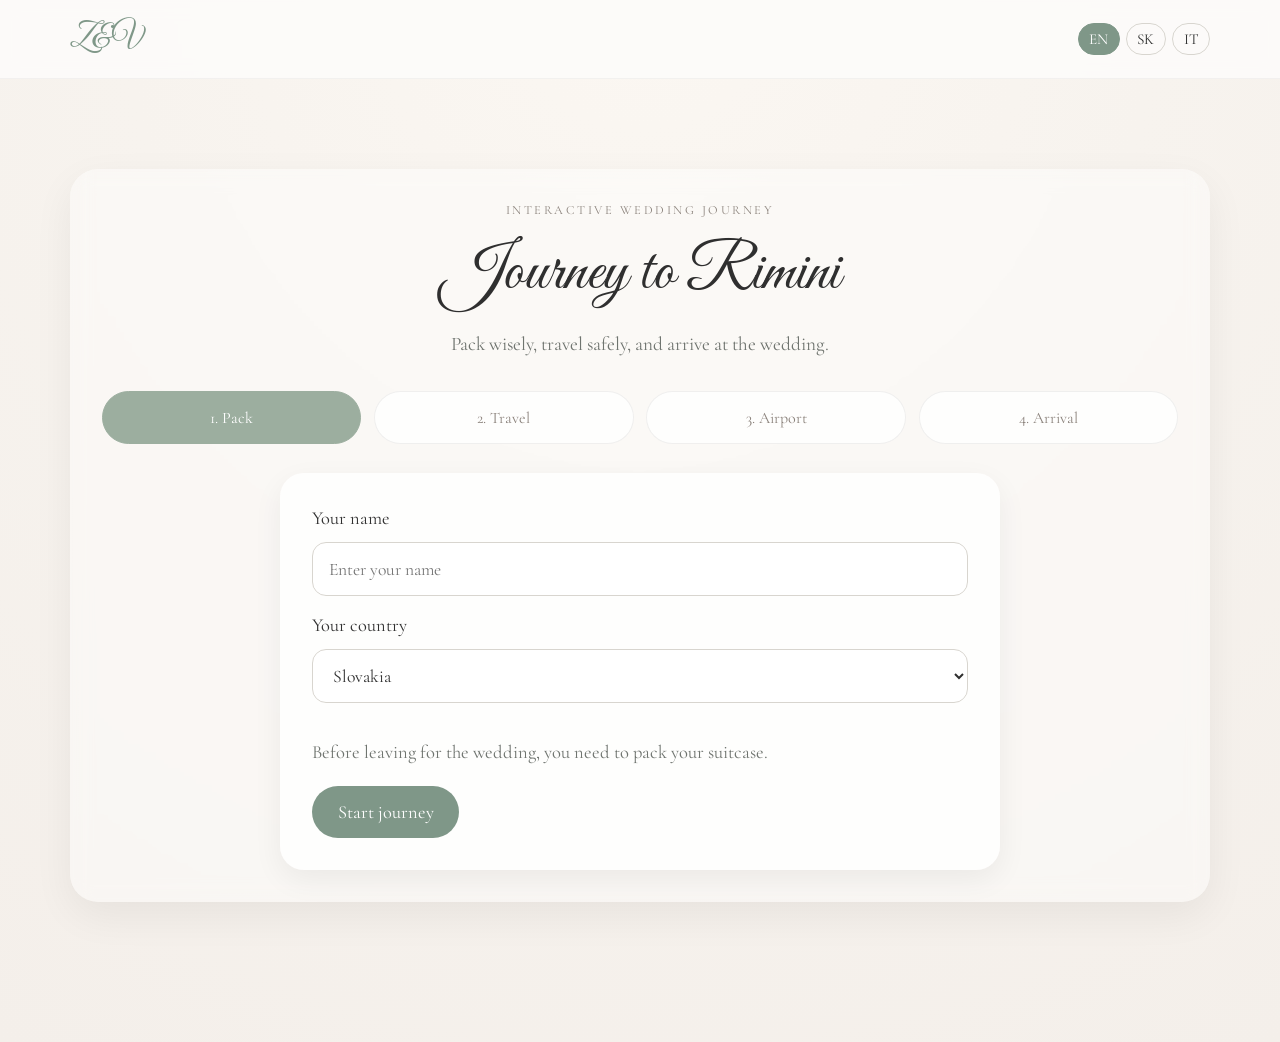
==== game.html @ 183a2837 "Add files via upload" ====
<!DOCTYPE html>
<html lang="en">
<head>
    <meta charset="UTF-8" />
    <meta name="viewport" content="width=device-width, initial-scale=1.0" />
    <title>Wedding Journey Game</title>

    <link rel="preconnect" href="https://fonts.googleapis.com" />
    <link rel="preconnect" href="https://fonts.gstatic.com" crossorigin />
    <link
            href="https://fonts.googleapis.com/css2?family=Cormorant+Garamond:wght@400;500;600&family=Great+Vibes&display=swap"
            rel="stylesheet"
    />
    <link rel="stylesheet" href="style.css" />
</head>
<body class="game-page-body">
<header class="topbar">
    <div class="container nav-wrap">
        <a href="index.html" class="brand">Z&amp;V</a>

        <div class="lang-switch">
            <button type="button" data-lang="en">EN</button>
            <button type="button" data-lang="sk">SK</button>
            <button type="button" data-lang="it">IT</button>
        </div>
    </div>
</header>

<main class="game-page">
    <section class="section">
        <div class="container">
            <div class="game-shell">
                <div class="game-head">
                    <p class="game-kicker" data-i18n="game.kicker">Interactive Wedding Journey</p>
                    <h1 class="section-title game-main-title" data-i18n="game.title">Journey to Rimini</h1>
                    <p class="game-subtitle" data-i18n="game.subtitle">
                        Pack wisely, travel safely, and arrive at the wedding.
                    </p>
                </div>

                <div class="game-progress-wrap">
                    <div class="game-step active" id="stepIndicator1">1. Pack</div>
                    <div class="game-step" id="stepIndicator2">2. Travel</div>
                    <div class="game-step" id="stepIndicator3">3. Airport</div>
                    <div class="game-step" id="stepIndicator4">4. Arrival</div>
                </div>

                <!-- Intro -->
                <div class="game-panel" id="introScreen">
                    <div class="game-intro-card">
                        <label class="game-label" for="guestName" data-i18n="game.nameLabel">Your name</label>
                        <input
                                id="guestName"
                                class="game-input"
                                type="text"
                                placeholder="Enter your name"
                                data-i18n-placeholder="game.namePlaceholder"
                        />
                        <label class="game-label" for="guestCountry">Your country</label>
                        <select id="guestCountry" class="game-input">
                            <option value="sk">Slovakia</option>
                            <option value="lu">Luxembourg</option>
                            <option value="it">Italy</option>
                        </select>
                        <p class="game-text" data-i18n="game.introText">
                            Before leaving for the wedding, you need to pack your suitcase.
                        </p>

                        <button class="play-btn" id="beginJourneyBtn" type="button" data-i18n="game.begin">
                            Begin the journey
                        </button>
                    </div>
                </div>
                <div class="game-panel hidden" id="storyScreen">
                    <div class="game-scene-card story-card">
                        <img id="storyImage" class="game-scene-image" alt="">
                        <p id="storyText" class="game-scene-text"></p>

                        <div class="final-slide-actions">
                            <button type="button" class="play-btn" id="storyNextBtn">Next</button>
                        </div>
                    </div>
                </div>
                <!-- Level 1 -->
                <div class="game-panel hidden" id="packingScreen">
                    <div class="packing-layout">
                        <div class="packing-side">
                            <h2 class="game-section-title" data-i18n="game.packTitle">Pack your suitcase</h2>
                            <p class="game-text" data-i18n="game.packText">
                                Drag the right items into the suitcase. Be careful what you bring.
                            </p>

                            <div class="packing-items" id="packingItems"></div>
                        </div>

                        <div class="packing-side">
                            <div class="suitcase-card">
                                <div class="suitcase-top">
                                    <h3 data-i18n="game.suitcase">Suitcase</h3>
                                    <span id="suitcaseCount">0 / 8</span>
                                </div>

                                <div class="suitcase-grid" id="suitcaseGrid"></div>

                                <div class="suitcase-actions">
                                    <button class="secondary-btn" id="resetSuitcaseBtn" type="button" data-i18n="game.reset">
                                        Reset
                                    </button>
                                    <button class="play-btn" id="finishPackingBtn" type="button" data-i18n="game.finishPacking">
                                        Continue
                                    </button>
                                </div>
                            </div>
                        </div>
                    </div>
                </div>

                <!-- Level 2 -->
                <div class="game-panel hidden" id="roadScreen">
                    <div class="road-topbar">
                        <div class="road-badge">
                            <span data-i18n="game.progress">Progress</span>
                            <strong id="roadProgressText">0%</strong>
                        </div>
                        <div class="road-badge">
                            <span data-i18n="game.delays">Traffic hits</span>
                            <strong id="roadHitsText">0</strong>
                        </div>
                    </div>

                    <div class="road-start-bar">
                        <button class="road-start-btn" id="startRoadBtn" type="button">Start</button>
                    </div>

                    <canvas id="roadCanvas" width="1100" height="460"></canvas>

                    <div id="roadEndOverlay" class="road-end-overlay hidden">
                        <div class="road-end-card">
                            <h2 id="roadEndTitle"></h2>
                            <p id="roadEndHits"></p>
                            <button id="roadEndBtn" class="play-btn"></button>
                        </div>
                    </div>

                    <div class="mobile-road-controls">
                        <button id="roadUpBtn" type="button" aria-label="Up">↑</button>
                        <button id="roadDownBtn" type="button" aria-label="Down">↓</button>
                    </div>

                    <p class="road-swipe-hint">Ťahaj prstom hore / dole na plátne alebo použi tlačidlá</p>

                    <p class="game-text center" data-i18n="game.roadHelp">
                        Use ↑ and ↓ to change lanes and avoid delays on the way to the airport.
                    </p>
                </div>

                <!-- Level 3 -->
                <div class="game-panel hidden" id="securityScreen">
                    <div class="security-card">
                        <h2 class="game-section-title" data-i18n="game.securityTitle">Airport security</h2>
                        <p class="game-text" id="securityMessage">
                            Your suitcase is being checked.
                        </p>

                        <div class="scanner-wrap">
                            <div class="scanner-belt">
                                <div class="scanner-suitcase" id="scannerSuitcase">🧳</div>
                                <div class="scanner-gate" id="scannerGate">
                                    <div class="scanner-light" id="scannerLight"></div>
                                </div>
                            </div>
                        </div>

                        <div class="security-actions hidden" id="securityRetryWrap">
                            <button class="play-btn" id="repackBtn" type="button" data-i18n="game.repack">
                                Repack the suitcase
                            </button>
                        </div>
                    </div>
                </div>

                <!-- Final -->
                <div class="game-panel hidden" id="finalScreen">
                    <div class="final-scene">
                        <div class="final-overlay">
                            <p class="game-kicker">Rimini</p>
                            <h2 class="final-title" data-i18n="game.finalTitle">You made it</h2>
                            <p class="final-text" id="finalPersonalText">
                                Welcome to Rimini.
                            </p>
                            <p class="final-reward" data-i18n="game.rewardText">
                                Your prize: a dance with the newlyweds
                            </p>

                            <div class="game-win-actions">
                                <button class="play-btn" id="downloadPrizeBtn" type="button" data-i18n="game.downloadPrize">
                                    Download your prize
                                </button>
                                <a class="secondary-btn" href="index.html" data-i18n="game.backSite">Back to website</a>
                            </div>
                        </div>
                    </div>
                </div>

            </div>
        </div>
    </section>
</main>

<script src="script.js"></script>
<script src="game.js"></script>
</body>
</html>
---- style.css ----
:root {
  --bg: #f7f5f2;
  --card: #fdfcf9;
  --text: #2f2f2f;
  --muted: #6f746f;
  --accent: #7f9788;
  --secondary: #7f9788;
  --line: #d8d5cf;
  --shadow: 0 10px 30px rgba(0, 0, 0, 0.06);
  --radius: 18px;
  --max-width: 1140px;
}

* {
  box-sizing: border-box;
}

html {
  scroll-behavior: smooth;
  overflow-x: hidden;
  overflow-y: auto;
}

body {
  margin: 0;
  font-family: "Cormorant Garamond", serif;
  color: var(--text);
  background: var(--bg);
  line-height: 1.5;
  overflow-x: hidden;
  overflow-y: auto;
}

img {
  max-width: 100%;
  display: block;
}

a {
  color: inherit;
  text-decoration: none;
}

button,
a {
  touch-action: manipulation;
}

.container {
  width: min(92%, var(--max-width));
  margin: 0 auto;
}


/*----------------*/


/* =========================
   RSVP
========================= */

.rsvp-card {
  max-width: 960px;
  margin: 0 auto;
  padding: 3rem 2rem;
  text-align: center;
  background: var(--card);
  border-radius: var(--radius);
  box-shadow: var(--shadow);
  border: 1px solid rgba(127, 151, 136, 0.12);
}

.rsvp-kicker {
  margin: 0 0 0.75rem;
  font-size: 0.95rem;
  letter-spacing: 0.16em;
  text-transform: uppercase;
  color: var(--accent);
}

.rsvp-title {
  margin-bottom: 1rem;
  max-width: 820px;
  margin-left: auto;
  margin-right: auto;
  font-size: clamp(2.2rem, 4.2vw, 4.3rem);
  line-height: 1.18;
  overflow-wrap: normal;
  word-break: normal;
}

.rsvp-text {
  max-width: 560px;
  margin: 0 auto 1.75rem;
  font-size: 1.2rem;
  color: var(--muted);
  line-height: 1.7;
}

.rsvp-button {
  display: inline-flex;
  align-items: center;
  justify-content: center;
  min-width: 220px;
  padding: 0.95rem 1.6rem;
  border-radius: 999px;
  background: var(--accent);
  color: #fff;
  font-size: 1.1rem;
  letter-spacing: 0.02em;
  box-shadow: 0 12px 24px rgba(127, 151, 136, 0.22);
  transition:
    transform 0.2s ease,
    box-shadow 0.2s ease,
    opacity 0.2s ease;
}

.rsvp-button:hover {
  transform: translateY(-2px);
  box-shadow: 0 16px 28px rgba(127, 151, 136, 0.28);
  opacity: 0.96;
}

.rsvp-note {
  margin: 1rem 0 0;
  font-size: 1rem;
  color: var(--muted);
}

@media (min-width: 1100px) {
  .rsvp-title {
    white-space: nowrap;
  }
}



/* =========================
   MAIN WEBSITE
========================= */

.topbar {
  position: sticky;
  top: 0;
  z-index: 50;
  background: rgba(252, 251, 250, 0.92);
  backdrop-filter: blur(8px);
  border-bottom: 1px solid rgba(0, 0, 0, 0.04);
}

.nav-wrap {
  display: flex;
  align-items: center;
  justify-content: space-between;
  min-height: 78px;
}

.brand {
  font-family: "Great Vibes", cursive;
  font-size: 2rem;
  color: var(--accent);
}

.nav {
  display: flex;
  gap: 2rem;
  align-items: center;
}

.nav-link {
  position: relative;
  font-size: 1.15rem;
  letter-spacing: 0.02em;
  padding-bottom: 0.35rem;
}

.nav-link::after {
  content: "";
  position: absolute;
  left: 0;
  bottom: 0;
  width: 0;
  height: 2px;
  background: var(--text);
  transition: width 0.25s ease;
}

.nav-link:hover::after,
.nav-link.active::after {
  width: 100%;
}

.nav-toggle {
  display: none;
  border: none;
  background: transparent;
  font-size: 1.8rem;
  cursor: pointer;
  color: var(--text);
}

.lang-switch {
  display: flex;
  gap: 0.4rem;
  align-items: center;
  position: relative;
  z-index: 60;
}

.lang-switch button {
  border: 1px solid var(--line);
  background: transparent;
  padding: 0.35rem 0.65rem;
  font-family: inherit;
  font-size: 0.95rem;
  cursor: pointer;
  color: var(--text);
  border-radius: 999px;
  transition:
    background 0.2s ease,
    color 0.2s ease,
    border-color 0.2s ease,
    transform 0.2s ease;
}

.lang-switch button:hover {
  background: var(--card);
}

.lang-switch button:active {
  transform: translateY(1px);
}

.lang-switch button.active {
  background: var(--accent);
  color: #fff;
  border-color: var(--accent);
}

.section {
  padding: 90px 0;
  position: relative;
  z-index: 1;
}

.hero {
  padding-top: 70px;
  padding-bottom: 70px;
}

.hero-card {
  background: var(--card);
  border-radius: var(--radius);
  box-shadow: var(--shadow);
  padding: 4.5rem 2rem;
  text-align: center;
}

.eyebrow {
  margin: 0 0 0.8rem;
  font-size: 1rem;
  color: var(--muted);
  letter-spacing: 0.12em;
  text-transform: uppercase;
}

.names {
  margin: 0;
  font-family: "Great Vibes", cursive;
  font-weight: 400;
  font-size: clamp(3.5rem, 8vw, 6.5rem);
  line-height: 1.05;
  color: var(--text);
}

.date-row {
  margin-top: 2rem;
  display: flex;
  justify-content: center;
  align-items: center;
  gap: 1.25rem;
  font-size: clamp(2.2rem, 5vw, 4.2rem);
  letter-spacing: 0.2em;
  color: var(--secondary);
}

.divider {
  color: var(--secondary);
}

.location {
  margin: 1rem 0 0;
  text-transform: uppercase;
  letter-spacing: 0.12em;
  font-size: clamp(1.6rem, 3vw, 2.4rem);
  color: var(--accent);
}

.ornament-section {
  padding: 1rem 0 0;
}

.ornament-line {
  position: relative;
  width: min(84%, 900px);
  margin: 0 auto;
  height: 40px;
}

.ornament-line::before,
.ornament-line::after {
  content: "";
  position: absolute;
  top: 50%;
  width: calc(50% - 34px);
  border-top: 3px dashed #3f4044;
  transform: translateY(-50%);
}

.ornament-line::before {
  left: 0;
}

.ornament-line::after {
  right: 0;
}

.ornament-circle {
  position: absolute;
  left: 50%;
  top: 50%;
  width: 68px;
  height: 68px;
  transform: translate(-50%, -50%);
  border: 3px dashed #3f4044;
  border-radius: 50%;
  background: var(--bg);
}

.section-title {
  margin: 0 0 2.2rem;
  text-align: center;
  font-family: "Great Vibes", cursive;
  font-size: clamp(2.8rem, 5vw, 4.5rem);
  font-weight: 400;
}

.section-intro {
  max-width: 600px;
  margin: 0 auto 2.5rem;
  text-align: center;
  color: var(--muted);
  font-size: 1.2rem;
}

.personal-note {
  max-width: 650px;
  margin: 0 auto;
  text-align: center;
  font-size: 1.25rem;
  color: var(--muted);
  line-height: 1.6;
}

.grid {
  display: grid;
  gap: 1.5rem;
}

.two-cols {
  grid-template-columns: repeat(2, minmax(0, 1fr));
}

.three-cols {
  grid-template-columns: repeat(3, minmax(0, 1fr));
}

.info-card {
  background: var(--card);
  border-radius: var(--radius);
  box-shadow: var(--shadow);
  padding: 1.8rem;
}

.info-card h3 {
  margin-top: 0;
  margin-bottom: 0.75rem;
  font-size: 1.75rem;
}

.info-card p,
.info-card li {
  font-size: 1.2rem;
}

.info-card ul {
  margin: 0.5rem 0 0;
  padding-left: 1.2rem;
}

.center {
  text-align: center;
}

.alt-bg {
  background: rgba(255, 255, 255, 0.35);
}

.faq-list {
  max-width: 860px;
  margin: 0 auto;
  display: grid;
  gap: 1rem;
}

.faq-item {
  background: var(--card);
  border-radius: 14px;
  box-shadow: var(--shadow);
  padding: 1rem 1.25rem;
}

.faq-item summary {
  cursor: pointer;
  font-size: 1.35rem;
  font-weight: 600;
}

.faq-item p {
  margin: 0.8rem 0 0;
  font-size: 1.15rem;
}

.footer {
  border-top: 1px solid var(--line);
  padding: 2rem 0;
  text-align: center;
  color: var(--muted);
  font-size: 1.1rem;
}

/* =========================
   INTRO REVEAL PAGE
========================= */
.intro-page-body {
  margin: 0;
  height: 100vh;
  overflow: hidden;
  background: radial-gradient(circle at top, #fbf7f2 0%, #f7f3ee 38%, #f4efea 100%);
  font-family: "Cormorant Garamond", serif;
}

.home-preview {
  position: fixed;
  inset: 0;
  width: 100%;
  height: 100%;
  border: 0;
  opacity: 0;
  visibility: visible;
  transform: scale(1.02);
  filter: blur(12px) brightness(1.04) saturate(0.96);
  background: #f6f4f0;
  z-index: 1;
  pointer-events: auto;
  transition:
    opacity 2s ease,
    transform 2.2s ease,
    filter 2.2s ease;
}

.home-loaded .home-preview {
  opacity: 0;
}

.opening .home-preview {
  opacity: 1;
  transform: scale(1);
  filter: blur(0) brightness(1) saturate(1);
}

.reveal-mist {
  position: fixed;
  inset: 0;
  z-index: 2;
  pointer-events: none;
  opacity: 1;
  background:
    radial-gradient(
      circle at 50% 45%,
      rgba(255, 255, 255, 0.98) 0%,
      rgba(255, 250, 245, 0.88) 18%,
      rgba(255, 248, 241, 0.55) 36%,
      rgba(255, 248, 241, 0.2) 58%,
      rgba(255, 255, 255, 0) 76%
    );
  filter: blur(16px);
  transition:
    opacity 2s ease,
    filter 2s ease;
}

.home-loaded .reveal-mist {
  opacity: 1;
}

.opening .reveal-mist {
  opacity: 0;
  filter: blur(28px);
}

.soft-glow {
  position: fixed;
  inset: 0;
  z-index: 3;
  pointer-events: none;
  opacity: 0;
  background:
    radial-gradient(
      circle at 50% 50%,
      rgba(255, 244, 232, 0.65) 0%,
      rgba(255, 244, 232, 0.38) 28%,
      rgba(255, 244, 232, 0.1) 52%,
      rgba(255, 244, 232, 0) 72%
    );
  filter: blur(26px);
  transition: opacity 1.8s ease;
}

.opening .soft-glow {
  opacity: 1;
}

.opened .soft-glow {
  opacity: 0;
}

/* sparkles */

.sparkles {
  position: fixed;
  inset: 0;
  z-index: 4;
  pointer-events: none;
}

.spark {
  position: absolute;
  width: 6px;
  height: 6px;
  border-radius: 50%;
  background: rgba(255, 248, 240, 0.95);
  box-shadow:
    0 0 10px rgba(255, 255, 255, 0.95),
    0 0 18px rgba(255, 244, 232, 0.75);
  opacity: 0;
  transform: scale(0.6);
}

.opening .spark {
  animation: sparkleFloat 1.8s ease forwards;
}

.s1 { top: 24%; left: 34%; animation-delay: 0.05s; }
.s2 { top: 30%; left: 62%; animation-delay: 0.18s; }
.s3 { top: 42%; left: 28%; animation-delay: 0.3s; }
.s4 { top: 46%; left: 70%; animation-delay: 0.42s; }
.s5 { top: 58%; left: 40%; animation-delay: 0.56s; }
.s6 { top: 63%; left: 58%; animation-delay: 0.7s; }

@keyframes sparkleFloat {
  0% {
    opacity: 0;
    transform: translateY(10px) scale(0.4);
  }
  20% {
    opacity: 0.95;
    transform: translateY(0) scale(1);
  }
  60% {
    opacity: 0.75;
    transform: translateY(-14px) scale(0.9);
  }
  100% {
    opacity: 0;
    transform: translateY(-28px) scale(0.4);
  }
}

.intro-overlay {
  position: fixed;
  inset: 0;
  background: radial-gradient(circle at top, #fbf7f2 0%, #f7f3ee 38%, #f4efea 100%);
  display: flex;
  align-items: center;
  justify-content: center;
  padding: 10px 24px 16px;
  z-index: 5;
  opacity: 1;
  transform: scale(1);
  transition:
    opacity 1.8s ease,
    transform 2s ease,
    filter 1.8s ease,
    visibility 0s linear 0s;
}

.intro-wrap {
  width: 100%;
  max-width: 1180px;
  height: 100%;
  display: grid;
  grid-template-rows: auto 1fr auto;
  align-items: center;
  justify-items: center;
}

/* =========================
   OBALKA
========================= */
  .intro-overlay {
    padding: 10px 12px 12px;
  }

  .intro-wrap {
    padding: 8px 0 10px;
  }

  .intro-top {
    margin-bottom: 6px;
  }

  .intro-title {
    font-size: clamp(2.1rem, 9vw, 3.2rem);
    line-height: 0.94;
  }

  .intro-kicker,
  .intro-hint {
    font-size: 0.62rem;
    letter-spacing: 0.12em;
  }

  .envelope-stage {
    width: 96vw;
    height: 42vh;
    margin-top: 0;
  }

  .env-seal {
    width: 40px;
    height: 40px;
    font-size: 0.9rem;
  }


/* =========================
   TRAVEL
========================= */

.travel-intro {
  max-width: 720px;
  margin: 0 auto 40px;
  text-align: center;
  color: #7d746d;
  font-size: 17px;
  line-height: 1.8;
}

.travel-weather {
  margin-top: 56px;
  text-align: center;
}

.travel-weather-title {
  font-family: "Cormorant Garamond", serif;
  font-size: 34px;
  font-weight: 500;
  color: #8c6239;
  margin: 0 0 12px;
}

.travel-weather-intro {
  max-width: 700px;
  margin: 0 auto 28px;
  color: #7d746d;
  font-size: 16px;
  line-height: 1.8;
}

.weather-grid {
  display: flex;
  justify-content: center;
  gap: 48px;
  flex-wrap: wrap;
}

.day-card {
  display: flex;
  flex-direction: column;
  align-items: center;
  min-width: 90px;
}

.day-number {
  font-family: "Cormorant Garamond", serif;
  font-size: 30px;
  color: #8c6239;
  margin-bottom: 6px;
}

.weather-label {
  font-size: 13px;
  color: #9a8f87;
  margin-bottom: 8px;
}

.weather-icon {
  font-size: 20px;
  margin-bottom: 4px;
}

.weather-temp {
  font-size: 20px;
  color: #8c6239;
  line-height: 1.2;
}

.weather-low {
  font-size: 16px;
  color: #8d8178;
  line-height: 1.2;
}

.weather-text {
  font-size: 13px;
  color: #9a8f87;
  margin-top: 5px;
}

.travel-extra {
  display: grid;
  grid-template-columns: repeat(2, minmax(0, 1fr));
  gap: 1.5rem;
  margin-top: 48px;
}

.travel-extra-card {
  min-height: 100%;
}

.travel-extra-card h3 {
  margin-top: 0;
  margin-bottom: 0.75rem;
  font-size: 1.75rem;
  color: var(--text);
}

.travel-extra-card p {
  margin: 0;
  font-size: 1.2rem;
  line-height: 1.5;
  color: var(--text);
}

.travel-closing {
  margin-top: 36px;
  text-align: center;
  font-size: 1.2rem;
  color: #8c6239;
  line-height: 1.8;
}


/*--------------------------
  GAME
  -------------------------*/

  /* ROAD GAME START */
.road-start-bar {
  display: flex;
  justify-content: center;
  margin-bottom: 18px;
}

.road-start-btn {
  min-width: 220px;
  height: 76px;
  padding: 0 34px;
  border: none;
  border-radius: 999px;
  background: var(--accent);
  color: #fff;
  font-family: "Cormorant Garamond", serif;
  font-size: 2rem;
  line-height: 1;
  cursor: pointer;
  box-shadow: 0 12px 28px rgba(127, 151, 136, 0.24);
  transition: opacity 0.18s ease;
}

.road-start-btn:hover {
  opacity: 0.96;
}

.road-start-btn.hidden {
  display: none !important;
}

.mobile-road-controls {
  display: none;
  justify-content: center;
  gap: 20px;
  margin-top: 18px;
}

.mobile-road-controls button {
  width: 80px;
  height: 80px;
  border: none;
  border-radius: 50%;
  background: var(--accent);
  color: #fff;
  font-size: 2.2rem;
  font-family: inherit;
  cursor: pointer;
  box-shadow: 0 10px 28px rgba(127, 151, 136, 0.3);
  -webkit-tap-highlight-color: transparent;
  touch-action: manipulation;
  user-select: none;
  transition: transform 0.1s ease, box-shadow 0.1s ease;
}

.mobile-road-controls button:active {
  transform: scale(0.93);
  box-shadow: 0 4px 12px rgba(127, 151, 136, 0.25);
}

.road-swipe-hint {
  display: none;
  text-align: center;
  font-size: 0.95rem;
  color: var(--muted);
  margin-top: 10px;
  letter-spacing: 0.03em;
}

@media (max-width: 900px) {
  .mobile-road-controls {
    display: flex;
  }

  .road-swipe-hint {
    display: block;
  }

  .road-start-btn {
    min-width: 180px;
    height: 64px;
    font-size: 1.7rem;
  }

  #roadCanvas {
    touch-action: none;
  }
}

  .road-start-btn:hover,
  .road-start-btn:active,
  .road-start-btn:focus {
    transform: none !important;
    animation: none !important;
  }

  .road-start-overlay.hidden-fast {
    opacity: 0;
    visibility: hidden;
    pointer-events: none;
    transition: opacity 0.2s ease, visibility 0.2s ease;
  }

.hero-game-cta {
    margin-top: 2rem;
    text-align: center;
}

.road-canvas-wrap {
  position: relative;
  width: 100%;
}


#roadCanvas {
  display: block;
  width: 100%;
  height: auto;
}





.play-btn,
.secondary-btn {
    display: inline-flex;
    align-items: center;
    justify-content: center;
    min-height: 52px;
    padding: 0.9rem 1.6rem;
    border-radius: 999px;
    border: none;
    font-family: inherit;
    font-size: 1.15rem;
    cursor: pointer;
    transition:
            transform 0.2s ease,
            opacity 0.2s ease,
            background 0.2s ease;
}

.play-btn {
    background: var(--accent);
    color: #fff;
}



.secondary-btn {
    background: transparent;
    color: var(--text);
    border: 1px solid var(--line);
}

.game-page-body {
    min-height: 100vh;
    background: radial-gradient(circle at top, #fbf7f2 0%, #f7f3ee 38%, #f4efea 100%);
}

.game-page {
    padding-bottom: 40px;
}

.game-card {
    background: var(--card);
    border-radius: var(--radius);
    box-shadow: var(--shadow);
    padding: 2rem;
    max-width: 980px;
    margin: 0 auto;
}

.game-kicker {
    margin: 0 0 0.5rem;
    text-align: center;
    font-size: 0.9rem;
    letter-spacing: 0.18em;
    text-transform: uppercase;
    color: #8a827b;
}

.game-form {
    max-width: 520px;
    margin: 0 auto;
    display: grid;
    gap: 1rem;
}

.game-label {
    font-size: 1.15rem;
}

.game-input {
    width: 100%;
    min-height: 52px;
    border: 1px solid var(--line);
    border-radius: 14px;
    background: #fff;
    padding: 0.85rem 1rem;
    font-family: inherit;
    font-size: 1.1rem;
    color: var(--text);
}

.game-controls {
    margin: 0.5rem 0 0.75rem;
    text-align: center;
    color: var(--muted);
    font-size: 1.05rem;
}

.game-stage {
    position: relative;
}

#gameCanvas {
    width: 100%;
    height: auto;
    border-radius: 18px;
    display: block;
    background: #f4efe8;
}

.game-hud {
    margin-top: 1rem;
    text-align: center;
    font-size: 1.4rem;
    color: var(--accent);
}

.game-win-text {
    max-width: 620px;
    margin: 0 auto;
    text-align: center;
    font-size: 1.3rem;
    color: var(--muted);
}

.game-win-actions {
    display: flex;
    gap: 1rem;
    justify-content: center;
    flex-wrap: wrap;
    margin-top: 2rem;
}

.hidden {
    display: none;
}

@media (max-width: 700px) {
    .game-card {
        padding: 1.25rem;
    }

    .game-win-actions {
        flex-direction: column;
        align-items: stretch;
    }

    .play-btn,
    .secondary-btn {
        width: 100%;
    }
}

.game-page-body {
    min-height: 100vh;
    background: radial-gradient(circle at top, #fbf7f2 0%, #f7f3ee 42%, #f4efea 100%);
}

.game-page {
    padding-bottom: 50px;
}

.game-shell {
    background: rgba(255, 255, 255, 0.42);
    border-radius: 28px;
    padding: 2rem;
    box-shadow: 0 14px 40px rgba(0, 0, 0, 0.06);
    backdrop-filter: blur(10px);
}

.game-head {
    text-align: center;
    margin-bottom: 2rem;
}

.game-main-title {
    margin-bottom: 0.5rem;
}

.game-subtitle {
    max-width: 680px;
    margin: 0 auto;
    color: var(--muted);
    font-size: 1.2rem;
}

.game-kicker {
    margin: 0 0 0.4rem;
    font-size: 0.78rem;
    letter-spacing: 0.2em;
    text-transform: uppercase;
    color: #8a827b;
}

.game-progress-wrap {
    display: grid;
    grid-template-columns: repeat(4, 1fr);
    gap: 0.8rem;
    margin-bottom: 1.8rem;
}

.game-step {
    padding: 0.85rem 1rem;
    text-align: center;
    border: 1px solid rgba(0, 0, 0, 0.06);
    border-radius: 999px;
    background: rgba(255, 255, 255, 0.78);
    color: #8a827b;
    font-size: 1rem;
}

.game-step.active {
    color: #fff;
    background: #9cae9f;
    border-color: #9cae9f;
}

.game-step.current {
    box-shadow: 0 10px 22px rgba(127, 151, 136, 0.22);
}

.game-panel {
    animation: fadeGame 0.45s ease;
}

@keyframes fadeGame {
    from {
        opacity: 0;
        transform: translateY(8px);
    }
    to {
        opacity: 1;
        transform: translateY(0);
    }
}

.game-intro-card,
.security-card {
    max-width: 720px;
    margin: 0 auto;
    background: rgba(255, 255, 255, 0.78);
    border-radius: 24px;
    padding: 2rem;
    box-shadow: var(--shadow);
}

.game-section-title {
    margin: 0 0 0.8rem;
    font-family: "Great Vibes", cursive;
    font-weight: 400;
    font-size: clamp(2.4rem, 5vw, 3.8rem);
    text-align: center;
}

.game-text {
    color: var(--muted);
    font-size: 1.16rem;
    line-height: 1.6;
}

.game-label {
    display: block;
    margin-bottom: 0.6rem;
    font-size: 1.15rem;
}

.game-input {
    width: 100%;
    min-height: 54px;
    border: 1px solid var(--line);
    border-radius: 14px;
    background: rgba(255, 255, 255, 0.96);
    padding: 0.9rem 1rem;
    font-family: inherit;
    font-size: 1.1rem;
    color: var(--text);
    margin-bottom: 1rem;
}

/*
GAME OVER
*/

.road-end-overlay {
  position: fixed;
  inset: 0;
  background: rgba(0,0,0,0.45);
  display: flex;
  align-items: center;
  justify-content: center;
  z-index: 100;
}

.road-end-card {
  background: #fff;
  padding: 40px 50px;
  border-radius: 20px;
  text-align: center;
  box-shadow: 0 20px 50px rgba(0,0,0,0.2);
}

.road-end-card h2 {
  font-size: 36px;
  margin-bottom: 15px;
}

.road-end-card p {
  font-size: 20px;
  margin-bottom: 25px;
}

.hidden {
  display: none;
}

.packing-layout {
    display: grid;
    grid-template-columns: 1.1fr 1fr;
    gap: 1.5rem;
    align-items: start;
}

.packing-side {
    min-width: 0;
}

.packing-items {
    display: grid;
    grid-template-columns: repeat(3, minmax(0, 1fr));
    gap: 1rem;
    margin-top: 1rem;
}

.pack-item {
    border: 1px solid rgba(0, 0, 0, 0.07);
    border-radius: 20px;
    background: rgba(255, 255, 255, 0.82);
    padding: 1rem 0.8rem;
    cursor: pointer;
    transition:
            transform 0.2s ease,
            box-shadow 0.2s ease,
            opacity 0.2s ease;
    box-shadow: 0 10px 24px rgba(0, 0, 0, 0.04);
}

.pack-item:hover {
    transform: translateY(-3px);
}

.pack-item.used {
    opacity: 0.45;
    cursor: default;
}

.pack-item-image-wrap {
    aspect-ratio: 1 / 1;
    border-radius: 18px;
    background: linear-gradient(180deg, #f9f5ef 0%, #f2ebe3 100%);
    display: flex;
    align-items: center;
    justify-content: center;
    padding: 0.9rem;
    margin-bottom: 0.7rem;
}

.pack-item-image {
    max-width: 100%;
    max-height: 100%;
    object-fit: contain;
}

.pack-item-label {
    display: block;
    font-size: 1rem;
    color: var(--text);
}

.suitcase-card {
    background: rgba(255, 255, 255, 0.82);
    border-radius: 24px;
    padding: 1.4rem;
    box-shadow: var(--shadow);
}

.suitcase-top {
    display: flex;
    align-items: center;
    justify-content: space-between;
    margin-bottom: 1rem;
}

.suitcase-top h3 {
    margin: 0;
    font-size: 1.6rem;
}

.suitcase-grid {
    display: grid;
    grid-template-columns: repeat(4, minmax(0, 1fr));
    gap: 0.9rem;
}

.suitcase-slot {
    aspect-ratio: 1 / 1;
    border: 1px dashed #d7cec2;
    border-radius: 18px;
    background: linear-gradient(180deg, #faf7f2 0%, #f2ebe2 100%);
    display: flex;
    align-items: center;
    justify-content: center;
    padding: 0.6rem;
}

.suitcase-item {
    width: 100%;
    height: 100%;
    border-radius: 14px;
    background: rgba(255, 255, 255, 0.78);
    display: flex;
    align-items: center;
    justify-content: center;
    cursor: pointer;
}

.suitcase-item-image {
    max-width: 84%;
    max-height: 84%;
    object-fit: contain;
}

.suitcase-actions {
    display: flex;
    gap: 0.9rem;
    justify-content: flex-end;
    margin-top: 1.2rem;
    flex-wrap: wrap;
}


.road-topbar {
    display: flex;
    gap: 1rem;
    justify-content: center;
    margin-bottom: 1rem;
    flex-wrap: wrap;
}

.road-badge {
    min-width: 180px;
    border-radius: 999px;
    background: rgba(255, 255, 255, 0.82);
    padding: 0.8rem 1rem;
    text-align: center;
    box-shadow: var(--shadow);
}

.road-badge span {
    display: block;
    font-size: 0.95rem;
    color: var(--muted);
}

.road-badge strong {
    display: block;
    margin-top: 0.2rem;
    font-size: 1.35rem;
}

#roadCanvas {
    width: 100%;
    height: auto;
    display: block;
    border-radius: 22px;
    box-shadow: 0 14px 30px rgba(0, 0, 0, 0.08);
    background: #f1ece5;
}

.center {
    text-align: center;
}

.scanner-wrap {
    margin-top: 1.6rem;
    border-radius: 24px;
    background: linear-gradient(180deg, #faf7f2 0%, #f0e9df 100%);
    padding: 1.5rem;
}

.scanner-belt {
    position: relative;
    min-height: 180px;
    border-radius: 20px;
    background: #e5ddd2;
    overflow: hidden;
    display: flex;
    align-items: center;
}

.scanner-suitcase {
    position: absolute;
    left: 40px;
    font-size: 4rem;
    transition: transform 1.8s ease;
}

.scanner-suitcase.move {
    transform: translateX(360px);
}

.scanner-gate {
    position: absolute;
    right: 100px;
    width: 130px;
    height: 130px;
    border-radius: 26px;
    border: 8px solid #d8cec1;
    display: flex;
    align-items: center;
    justify-content: center;
    background: rgba(255,255,255,0.35);
}

.scanner-light {
    width: 36px;
    height: 36px;
    border-radius: 50%;
    background: #d1c9bf;
    box-shadow: 0 0 0 rgba(0,0,0,0);
    transition: background 0.3s ease, box-shadow 0.3s ease;
}

.scanner-light.ok {
    background: #8fb89a;
    box-shadow: 0 0 22px rgba(143, 184, 154, 0.48);
}

.scanner-light.fail {
    background: #c97b72;
    box-shadow: 0 0 22px rgba(201, 123, 114, 0.45);
}

.security-actions {
    margin-top: 1.3rem;
    display: flex;
    justify-content: center;
}

.final-scene {
    min-height: 560px;
    border-radius: 28px;
    overflow: hidden;
    background-size: cover;
    background-position: center;
    box-shadow: var(--shadow);
    display: flex;
    align-items: stretch;
}

.final-overlay {
    width: 100%;
    min-height: 560px;
    padding: 3rem 2rem;
    display: flex;
    flex-direction: column;
    justify-content: flex-end;
    align-items: center;
    text-align: center;
    color: #fff;
}

.final-title {
    margin: 0 0 1rem;
    font-family: "Great Vibes", cursive;
    font-size: clamp(3.4rem, 7vw, 5.8rem);
    font-weight: 400;
    line-height: 0.95;
}

.final-text {
    max-width: 700px;
    font-size: 1.35rem;
    line-height: 1.6;
    margin: 0 auto 1rem;
}

.final-reward {
    font-size: 1.5rem;
    margin: 0 auto 1.8rem;
}

.game-win-actions {
    display: flex;
    gap: 1rem;
    justify-content: center;
    flex-wrap: wrap;
}

.hidden {
    display: none !important;
}

@media (max-width: 980px) {
    .packing-layout {
        grid-template-columns: 1fr;
    }
}

@media (max-width: 720px) {
    .game-shell {
        padding: 1.2rem;
    }

    .game-progress-wrap {
        grid-template-columns: 1fr 1fr;
    }

    .packing-items {
        grid-template-columns: repeat(2, minmax(0, 1fr));
    }

    .suitcase-grid {
        grid-template-columns: repeat(4, minmax(0, 1fr));
    }

    .scanner-suitcase.move {
        transform: translateX(220px);
    }
}

@media (max-width: 560px) {
    .packing-items {
        grid-template-columns: 1fr 1fr;
    }

    .suitcase-grid {
        grid-template-columns: repeat(2, minmax(0, 1fr));
    }

    .play-btn,
    .secondary-btn {
        width: 100%;
    }

    .suitcase-actions,
    .game-win-actions {
        flex-direction: column;
    }

    .game-progress-wrap {
        grid-template-columns: 1fr;
    }
}
.game-scene-card {
    background: rgba(255, 255, 255, 0.82);
    border-radius: 24px;
    padding: 1rem;
    box-shadow: var(--shadow);
    margin-bottom: 1.2rem;
}

.game-scene-image {
    width: 100%;
    max-height: 360px;
    object-fit: cover;
    border-radius: 18px;
    display: block;
}

.game-scene-text {
    margin: 0.9rem 0 0;
    text-align: center;
    font-size: 1.15rem;
    color: var(--muted);
}

.pack-item-emoji {
    font-size: 2.2rem;
    line-height: 1;
}

.suitcase-item-emoji {
    font-size: 2rem;
    line-height: 1;
}

.road-intro-overlay {
    position: relative;
    margin-bottom: 1rem;
}

.road-intro-card {
    background: rgba(255, 255, 255, 0.88);
    border-radius: 24px;
    padding: 1rem;
    box-shadow: var(--shadow);
}

.final-slides-block {
    width: 100%;
    max-width: 780px;
    margin-bottom: 1.5rem;
}

.final-slide-image {
    width: 100%;
    max-height: 430px;
    object-fit: cover;
    border-radius: 22px;
    box-shadow: 0 14px 30px rgba(0, 0, 0, 0.12);
    display: block;
}

.final-slide-text {
    margin: 1rem auto 0;
    max-width: 680px;
    font-size: 1.22rem;
    line-height: 1.6;
    text-align: center;
    color: #fff;
}

.final-slide-actions {
    margin-top: 1rem;
    display: flex;
    justify-content: center;
}
.story-card {
    max-width: 860px;
    margin: 0 auto;
}
/* =========================
   RESPONSIVE
========================= */

@media (max-width: 900px) {
  

  .nav {
    position: absolute;
    top: 78px;
    left: 0;
    right: 0;
    background: var(--card);
    border-bottom: 1px solid var(--line);
    flex-direction: column;
    align-items: flex-start;
    gap: 1rem;
    padding: 1.25rem 4%;
    display: none;
  }

  .nav.open {
    display: flex;
  }

  .nav-toggle {
    display: block;
  }

  .two-cols,
  .three-cols,
  .travel-extra {
    grid-template-columns: 1fr;
  }

  .hero-card {
    padding: 3rem 1.25rem;
  }

  .date-row {
    gap: 0.8rem;
    letter-spacing: 0.12em;
  }

  .weather-grid {
    gap: 28px;
  }
    .intro-overlay {
    padding: 12px 16px 14px;
  }

  .intro-wrap {
    padding: 10px 0 12px;
  }

  .intro-title {
    font-size: clamp(2.5rem, 8vw, 4.2rem);
  }

  .intro-kicker,
  .intro-hint {
    font-size: 0.68rem;
    letter-spacing: 0.16em;
  }

  .envelope-stage {
    width: min(94vw, 700px);
    height: min(54vh, 430px);
    margin-top: -4px;
  }

  .env-seal {
    width: 46px;
    height: 46px;
    font-size: 1rem;
  }

}

@media (max-width: 600px) {
  

  .travel-intro,
  .travel-weather-intro,
  .travel-closing {
    font-size: 1.05rem;
  }

  .travel-weather-title {
    font-size: 30px;
  }

  .weather-grid {
    gap: 22px;
  }

  .day-number {
    font-size: 26px;
  }

  .weather-temp {
    font-size: 18px;
  }
}

@media (max-width: 560px) {
  .location {
    letter-spacing: 0.08em;
  }
}
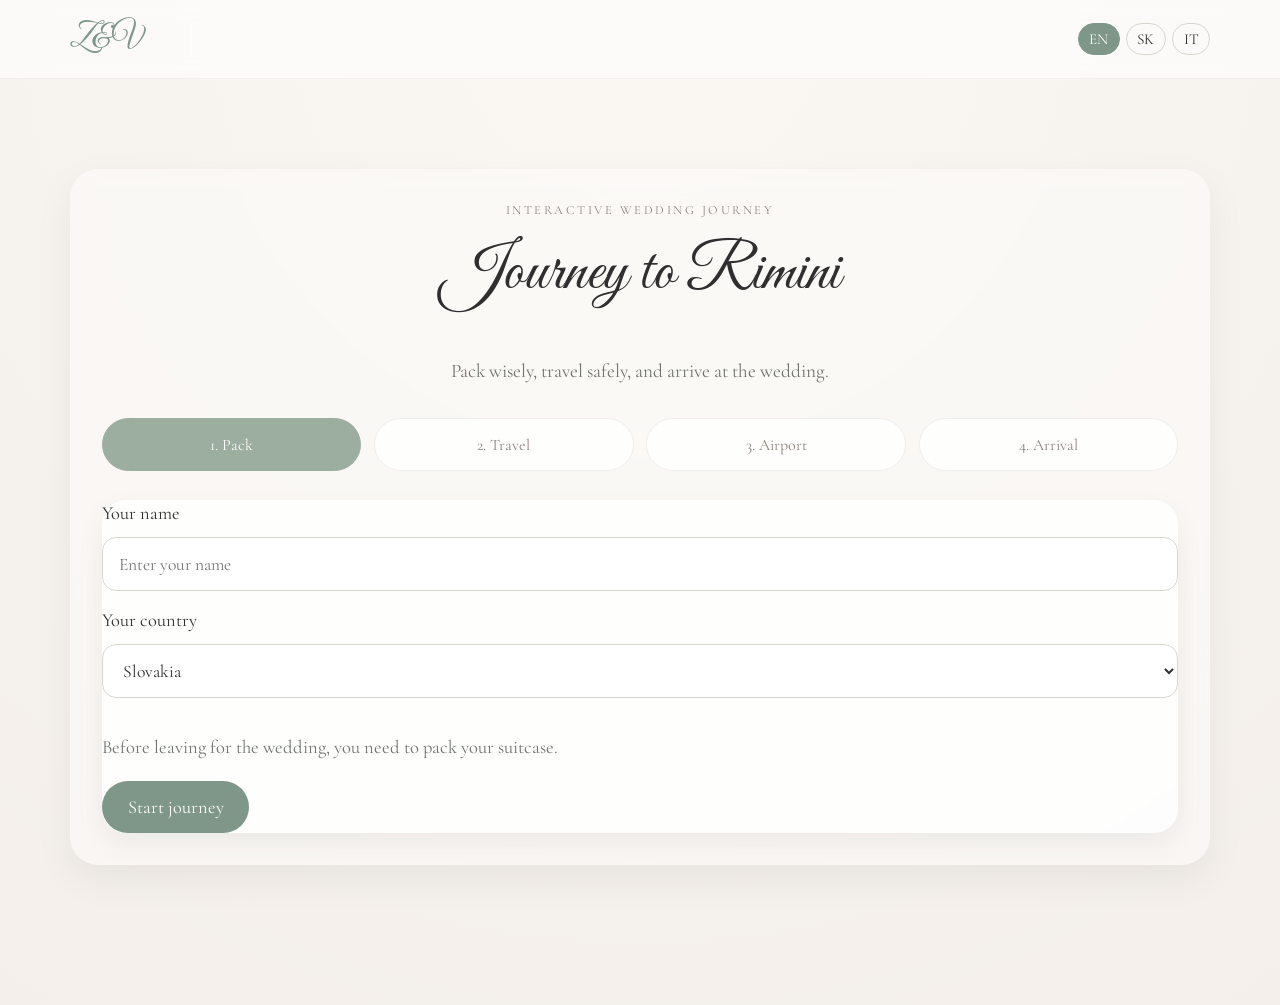
==== commit 524a89d3: "Update game.html" ====
--- a/game.html
+++ b/game.html
@@ -210,4 +210,4 @@
 <script src="script.js"></script>
 <script src="game.js"></script>
 </body>
-</html>+</html> 
--- a/style.css
+++ b/style.css
@@ -29,6 +29,7 @@
   line-height: 1.5;
   overflow-x: hidden;
   overflow-y: auto;
+  min-height: 100vh;
 }
 
 img {
@@ -51,403 +52,30 @@
   margin: 0 auto;
 }
 
-
-/*----------------*/
-
+@media (max-width: 768px) {
+  .names {
+    font-size: clamp(3rem, 9vw, 4.4rem);
+    white-space: nowrap;
+    letter-spacing: 0;
+  }
+}
 
 /* =========================
-   RSVP
+   INTRO REVEAL PAGE / INDEX
 ========================= */
 
-.rsvp-card {
-  max-width: 960px;
-  margin: 0 auto;
-  padding: 3rem 2rem;
-  text-align: center;
-  background: var(--card);
-  border-radius: var(--radius);
-  box-shadow: var(--shadow);
-  border: 1px solid rgba(127, 151, 136, 0.12);
-}
-
-.rsvp-kicker {
-  margin: 0 0 0.75rem;
-  font-size: 0.95rem;
-  letter-spacing: 0.16em;
-  text-transform: uppercase;
-  color: var(--accent);
-}
-
-.rsvp-title {
-  margin-bottom: 1rem;
-  max-width: 820px;
-  margin-left: auto;
-  margin-right: auto;
-  font-size: clamp(2.2rem, 4.2vw, 4.3rem);
-  line-height: 1.18;
-  overflow-wrap: normal;
-  word-break: normal;
-}
-
-.rsvp-text {
-  max-width: 560px;
-  margin: 0 auto 1.75rem;
-  font-size: 1.2rem;
-  color: var(--muted);
-  line-height: 1.7;
-}
-
-.rsvp-button {
-  display: inline-flex;
-  align-items: center;
-  justify-content: center;
-  min-width: 220px;
-  padding: 0.95rem 1.6rem;
-  border-radius: 999px;
-  background: var(--accent);
-  color: #fff;
-  font-size: 1.1rem;
-  letter-spacing: 0.02em;
-  box-shadow: 0 12px 24px rgba(127, 151, 136, 0.22);
-  transition:
-    transform 0.2s ease,
-    box-shadow 0.2s ease,
-    opacity 0.2s ease;
-}
-
-.rsvp-button:hover {
-  transform: translateY(-2px);
-  box-shadow: 0 16px 28px rgba(127, 151, 136, 0.28);
-  opacity: 0.96;
-}
-
-.rsvp-note {
-  margin: 1rem 0 0;
-  font-size: 1rem;
-  color: var(--muted);
-}
-
-@media (min-width: 1100px) {
-  .rsvp-title {
-    white-space: nowrap;
-  }
-}
-
-
-
-/* =========================
-   MAIN WEBSITE
-========================= */
-
-.topbar {
-  position: sticky;
-  top: 0;
-  z-index: 50;
-  background: rgba(252, 251, 250, 0.92);
-  backdrop-filter: blur(8px);
-  border-bottom: 1px solid rgba(0, 0, 0, 0.04);
-}
-
-.nav-wrap {
-  display: flex;
-  align-items: center;
-  justify-content: space-between;
-  min-height: 78px;
-}
-
-.brand {
-  font-family: "Great Vibes", cursive;
-  font-size: 2rem;
-  color: var(--accent);
-}
-
-.nav {
-  display: flex;
-  gap: 2rem;
-  align-items: center;
-}
-
-.nav-link {
-  position: relative;
-  font-size: 1.15rem;
-  letter-spacing: 0.02em;
-  padding-bottom: 0.35rem;
-}
-
-.nav-link::after {
-  content: "";
-  position: absolute;
-  left: 0;
-  bottom: 0;
-  width: 0;
-  height: 2px;
-  background: var(--text);
-  transition: width 0.25s ease;
-}
-
-.nav-link:hover::after,
-.nav-link.active::after {
-  width: 100%;
-}
-
-.nav-toggle {
-  display: none;
-  border: none;
-  background: transparent;
-  font-size: 1.8rem;
-  cursor: pointer;
-  color: var(--text);
-}
-
-.lang-switch {
-  display: flex;
-  gap: 0.4rem;
-  align-items: center;
-  position: relative;
-  z-index: 60;
-}
-
-.lang-switch button {
-  border: 1px solid var(--line);
-  background: transparent;
-  padding: 0.35rem 0.65rem;
-  font-family: inherit;
-  font-size: 0.95rem;
-  cursor: pointer;
-  color: var(--text);
-  border-radius: 999px;
-  transition:
-    background 0.2s ease,
-    color 0.2s ease,
-    border-color 0.2s ease,
-    transform 0.2s ease;
-}
-
-.lang-switch button:hover {
-  background: var(--card);
-}
-
-.lang-switch button:active {
-  transform: translateY(1px);
-}
-
-.lang-switch button.active {
-  background: var(--accent);
-  color: #fff;
-  border-color: var(--accent);
-}
-
-.section {
-  padding: 90px 0;
-  position: relative;
-  z-index: 1;
-}
-
-.hero {
-  padding-top: 70px;
-  padding-bottom: 70px;
-}
-
-.hero-card {
-  background: var(--card);
-  border-radius: var(--radius);
-  box-shadow: var(--shadow);
-  padding: 4.5rem 2rem;
-  text-align: center;
-}
-
-.eyebrow {
-  margin: 0 0 0.8rem;
-  font-size: 1rem;
-  color: var(--muted);
-  letter-spacing: 0.12em;
-  text-transform: uppercase;
-}
-
-.names {
-  margin: 0;
-  font-family: "Great Vibes", cursive;
-  font-weight: 400;
-  font-size: clamp(3.5rem, 8vw, 6.5rem);
-  line-height: 1.05;
-  color: var(--text);
-}
-
-.date-row {
-  margin-top: 2rem;
-  display: flex;
-  justify-content: center;
-  align-items: center;
-  gap: 1.25rem;
-  font-size: clamp(2.2rem, 5vw, 4.2rem);
-  letter-spacing: 0.2em;
-  color: var(--secondary);
-}
-
-.divider {
-  color: var(--secondary);
-}
-
-.location {
-  margin: 1rem 0 0;
-  text-transform: uppercase;
-  letter-spacing: 0.12em;
-  font-size: clamp(1.6rem, 3vw, 2.4rem);
-  color: var(--accent);
-}
-
-.ornament-section {
-  padding: 1rem 0 0;
-}
-
-.ornament-line {
-  position: relative;
-  width: min(84%, 900px);
-  margin: 0 auto;
-  height: 40px;
-}
-
-.ornament-line::before,
-.ornament-line::after {
-  content: "";
-  position: absolute;
-  top: 50%;
-  width: calc(50% - 34px);
-  border-top: 3px dashed #3f4044;
-  transform: translateY(-50%);
-}
-
-.ornament-line::before {
-  left: 0;
-}
-
-.ornament-line::after {
-  right: 0;
-}
-
-.ornament-circle {
-  position: absolute;
-  left: 50%;
-  top: 50%;
-  width: 68px;
-  height: 68px;
-  transform: translate(-50%, -50%);
-  border: 3px dashed #3f4044;
-  border-radius: 50%;
-  background: var(--bg);
-}
-
-.section-title {
-  margin: 0 0 2.2rem;
-  text-align: center;
-  font-family: "Great Vibes", cursive;
-  font-size: clamp(2.8rem, 5vw, 4.5rem);
-  font-weight: 400;
-}
-
-.section-intro {
-  max-width: 600px;
-  margin: 0 auto 2.5rem;
-  text-align: center;
-  color: var(--muted);
-  font-size: 1.2rem;
-}
-
-.personal-note {
-  max-width: 650px;
-  margin: 0 auto;
-  text-align: center;
-  font-size: 1.25rem;
-  color: var(--muted);
-  line-height: 1.6;
-}
-
-.grid {
-  display: grid;
-  gap: 1.5rem;
-}
-
-.two-cols {
-  grid-template-columns: repeat(2, minmax(0, 1fr));
-}
-
-.three-cols {
-  grid-template-columns: repeat(3, minmax(0, 1fr));
-}
-
-.info-card {
-  background: var(--card);
-  border-radius: var(--radius);
-  box-shadow: var(--shadow);
-  padding: 1.8rem;
-}
-
-.info-card h3 {
-  margin-top: 0;
-  margin-bottom: 0.75rem;
-  font-size: 1.75rem;
-}
-
-.info-card p,
-.info-card li {
-  font-size: 1.2rem;
-}
-
-.info-card ul {
-  margin: 0.5rem 0 0;
-  padding-left: 1.2rem;
-}
-
-.center {
-  text-align: center;
-}
-
-.alt-bg {
-  background: rgba(255, 255, 255, 0.35);
-}
-
-.faq-list {
-  max-width: 860px;
-  margin: 0 auto;
-  display: grid;
-  gap: 1rem;
-}
-
-.faq-item {
-  background: var(--card);
-  border-radius: 14px;
-  box-shadow: var(--shadow);
-  padding: 1rem 1.25rem;
-}
-
-.faq-item summary {
-  cursor: pointer;
-  font-size: 1.35rem;
-  font-weight: 600;
-}
-
-.faq-item p {
-  margin: 0.8rem 0 0;
-  font-size: 1.15rem;
-}
-
-.footer {
-  border-top: 1px solid var(--line);
-  padding: 2rem 0;
-  text-align: center;
-  color: var(--muted);
-  font-size: 1.1rem;
-}
-
-/* =========================
-   INTRO REVEAL PAGE
-========================= */
 .intro-page-body {
   margin: 0;
-  height: 100vh;
+  min-height: 100vh;
   overflow: hidden;
-  background: radial-gradient(circle at top, #fbf7f2 0%, #f7f3ee 38%, #f4efea 100%);
+  background: url("images/bg.png") center/cover no-repeat;
   font-family: "Cormorant Garamond", serif;
+}
+
+@media (max-width: 768px) {
+  .intro-page-body {
+    background: url("images/bg-mobile.png") center/cover no-repeat;
+  }
 }
 
 .home-preview {
@@ -458,15 +86,15 @@
   border: 0;
   opacity: 0;
   visibility: visible;
-  transform: scale(1.02);
+  transform: scale(1.01);
   filter: blur(12px) brightness(1.04) saturate(0.96);
   background: #f6f4f0;
   z-index: 1;
   pointer-events: auto;
   transition:
-    opacity 2s ease,
-    transform 2.2s ease,
-    filter 2.2s ease;
+    opacity 1.6s ease,
+    transform 1.8s ease,
+    filter 1.8s ease;
 }
 
 .home-loaded .home-preview {
@@ -496,8 +124,8 @@
     );
   filter: blur(16px);
   transition:
-    opacity 2s ease,
-    filter 2s ease;
+    opacity 1.8s ease,
+    filter 1.8s ease;
 }
 
 .home-loaded .reveal-mist {
@@ -524,7 +152,7 @@
       rgba(255, 244, 232, 0) 72%
     );
   filter: blur(26px);
-  transition: opacity 1.8s ease;
+  transition: opacity 1.4s ease;
 }
 
 .opening .soft-glow {
@@ -534,8 +162,6 @@
 .opened .soft-glow {
   opacity: 0;
 }
-
-/* sparkles */
 
 .sparkles {
   position: fixed;
@@ -590,69 +216,656 @@
 .intro-overlay {
   position: fixed;
   inset: 0;
-  background: radial-gradient(circle at top, #fbf7f2 0%, #f7f3ee 38%, #f4efea 100%);
+  background: transparent;
   display: flex;
   align-items: center;
   justify-content: center;
-  padding: 10px 24px 16px;
+  padding: 20px 24px 18px;
   z-index: 5;
   opacity: 1;
   transform: scale(1);
   transition:
-    opacity 1.8s ease,
-    transform 2s ease,
-    filter 1.8s ease,
+    opacity 1.5s ease,
+    transform 1.8s ease,
+    filter 1.5s ease,
     visibility 0s linear 0s;
+}
+
+.opened .intro-overlay {
+  opacity: 0;
+  transform: scale(1.02);
+  filter: blur(10px);
+  pointer-events: none;
+  visibility: hidden;
 }
 
 .intro-wrap {
   width: 100%;
   max-width: 1180px;
-  height: 100%;
+  min-height: 100vh;
   display: grid;
   grid-template-rows: auto 1fr auto;
   align-items: center;
   justify-items: center;
+  text-align: center;
+  padding: 26px 0 12px;
+}
+
+.intro-top {
+  display: flex;
+  flex-direction: column;
+  align-items: center;
+  gap: 8px;
+  margin-top: 56px;
+  margin-bottom: 8px;
+  transition:
+    opacity 1.2s ease,
+    transform 1.4s ease,
+    filter 1.4s ease;
+}
+
+.intro-kicker {
+  margin: 0;
+  font-size: 0.72rem;
+  letter-spacing: 0.22em;
+  text-transform: uppercase;
+  color: #8a827b;
+  font-weight: 600;
+  line-height: 1.2;
+}
+
+.intro-title {
+  margin: 6px 0 0;
+  font-family: "Great Vibes", cursive;
+  font-size: clamp(4.2rem, 8vw, 7.4rem);
+  font-weight: 400;
+  line-height: 0.9;
+  color: #2c2b2b;
+  text-shadow: 0 2px 18px rgba(255, 255, 255, 0.35);
+}
+
+.intro-bottom {
+  margin-top: 8px;
+  padding-bottom: 10px;
+  transition:
+    opacity 1.2s ease,
+    transform 1.4s ease,
+    filter 1.4s ease;
+}
+
+.intro-hint {
+  margin: 0;
+  font-size: 0.74rem;
+  letter-spacing: 0.18em;
+  text-transform: uppercase;
+  color: #8a827b;
+}
+
+/* language buttons on intro */
+.intro-lang-switch {
+  position: fixed;
+  top: 22px;
+  right: 26px;
+  z-index: 7;
+  display: flex;
+  gap: 0.45rem;
+  align-items: center;
+}
+
+.intro-lang-switch button {
+  border: 1px solid rgba(216, 213, 207, 0.95);
+  background: rgba(253, 252, 249, 0.78);
+  backdrop-filter: blur(6px);
+  padding: 0.4rem 0.7rem;
+  font-family: inherit;
+  font-size: 0.9rem;
+  color: var(--text);
+  cursor: pointer;
+  border-radius: 999px;
+  transition:
+    background 0.2s ease,
+    color 0.2s ease,
+    border-color 0.2s ease,
+    transform 0.2s ease;
+}
+
+.intro-lang-switch button:hover {
+  background: var(--card);
+}
+
+.intro-lang-switch button.active {
+  background: var(--accent);
+  color: #fff;
+  border-color: var(--accent);
+}
+
+.envelope-trigger {
+  border: none;
+  background: transparent;
+  padding: 0;
+  cursor: pointer;
+  opacity: 1;
+  position: relative;
+  z-index: 6;
+  animation: floatEnvelope 4.8s ease-in-out infinite;
+  transition: transform 0.35s ease, opacity 0.35s ease;
+}
+
+.envelope-trigger:hover {
+  transform: translateY(-4px);
+}
+
+.intro-page-body:not(.home-loaded) .envelope-trigger {
+  pointer-events: none;
+  opacity: 0.78;
+}
+
+.home-loaded .envelope-trigger {
+  pointer-events: auto;
+}
+
+.envelope-stage {
+  position: relative;
+  width: min(92vw, 920px);
+  height: min(64vh, 580px);
+  margin: 6px auto 0;
+  user-select: none;
+  -webkit-user-select: none;
+}
+
+.env-img {
+  position: absolute;
+  inset: 0;
+  width: 100%;
+  height: 100%;
+  object-fit: contain;
+  display: block;
+  filter: drop-shadow(0 28px 44px rgba(120, 101, 84, 0.11));
+  transition:
+    opacity 1.15s ease,
+    transform 1.3s cubic-bezier(0.2, 0.72, 0.2, 1),
+    filter 1.3s ease;
+  user-select: none;
+  -webkit-user-drag: none;
+  pointer-events: none;
+  transform-origin: center center;
+}
+
+/* closed and open envelope now stay exactly same size and angle */
+.env-closed {
+  opacity: 1;
+  transform: scale(1) translateY(0) rotate(0deg);
+  z-index: 3;
+}
+
+.env-open {
+  opacity: 0;
+  transform: scale(1) translateY(0) rotate(0deg);
+  z-index: 2;
+}
+
+.env-seal {
+  position: absolute;
+  left: 50%;
+  top: 57%;
+  transform: translate(-50%, -50%);
+  width: 52px;
+  height: 52px;
+  border-radius: 50%;
+  border: 2px solid rgba(255, 255, 255, 0.95);
+  background: radial-gradient(circle at 30% 30%, rgba(255, 255, 255, 0.3), rgba(255, 255, 255, 0.06));
+  box-shadow:
+    0 0 24px rgba(255, 248, 241, 0.22),
+    0 0 48px rgba(255, 248, 241, 0.08);
+  backdrop-filter: blur(2px);
+  display: flex;
+  align-items: center;
+  justify-content: center;
+  font-family: "Great Vibes", cursive;
+  font-size: 1.15rem;
+  color: rgba(255, 255, 255, 0.98);
+  z-index: 4;
+  transition:
+    opacity 0.55s ease,
+    transform 1s ease,
+    filter 1s ease,
+    box-shadow 1s ease;
+  pointer-events: none;
+}
+
+.env-letter {
+  display: none;
+  pointer-events: none;
+}
+
+.opening .envelope-trigger,
+.opened .envelope-trigger {
+  animation: none;
+}
+
+.opening .env-closed {
+  opacity: 0;
+  transform: scale(1) translateY(0) rotate(0deg);
+  filter: drop-shadow(0 26px 34px rgba(120, 101, 84, 0.08));
+}
+
+.opening .env-open {
+  opacity: 1;
+  transform: scale(1) translateY(0) rotate(0deg);
+  filter: drop-shadow(0 26px 34px rgba(120, 101, 84, 0.08));
+}
+
+.opening .env-seal {
+  opacity: 0;
+  transform: translate(-50%, -50%) scale(0.62);
+  filter: blur(4px);
+  box-shadow: 0 0 60px rgba(255, 248, 241, 0.2);
+}
+
+.opening .intro-top {
+  opacity: 0.14;
+  transform: translateY(-20px);
+  filter: blur(2px);
+}
+
+.opening .intro-bottom,
+.opening .intro-lang-switch {
+  opacity: 0;
+  transform: translateY(18px);
+  filter: blur(3px);
+}
+
+@keyframes floatEnvelope {
+  0%,
+  100% {
+    transform: translateY(0);
+  }
+  50% {
+    transform: translateY(-7px);
+  }
 }
 
 /* =========================
-   OBALKA
+   RSVP
 ========================= */
-  .intro-overlay {
-    padding: 10px 12px 12px;
-  }
-
-  .intro-wrap {
-    padding: 8px 0 10px;
-  }
-
-  .intro-top {
-    margin-bottom: 6px;
-  }
-
-  .intro-title {
-    font-size: clamp(2.1rem, 9vw, 3.2rem);
-    line-height: 0.94;
-  }
-
-  .intro-kicker,
-  .intro-hint {
-    font-size: 0.62rem;
-    letter-spacing: 0.12em;
-  }
-
-  .envelope-stage {
-    width: 96vw;
-    height: 42vh;
-    margin-top: 0;
-  }
-
-  .env-seal {
-    width: 40px;
-    height: 40px;
-    font-size: 0.9rem;
-  }
-
+
+.rsvp-card {
+  max-width: 960px;
+  margin: 0 auto;
+  padding: 3rem 2rem;
+  text-align: center;
+  background: var(--card);
+  border-radius: var(--radius);
+  box-shadow: var(--shadow);
+  border: 1px solid rgba(127, 151, 136, 0.12);
+}
+
+.rsvp-kicker {
+  margin: 0 0 0.75rem;
+  font-size: 0.95rem;
+  letter-spacing: 0.16em;
+  text-transform: uppercase;
+  color: var(--accent);
+}
+
+.rsvp-title {
+  margin-bottom: 1rem;
+  max-width: 820px;
+  margin-left: auto;
+  margin-right: auto;
+  font-size: clamp(2.2rem, 4.2vw, 4.3rem);
+  line-height: 1.18;
+  overflow-wrap: normal;
+  word-break: normal;
+}
+
+.rsvp-text {
+  max-width: 560px;
+  margin: 0 auto 1.75rem;
+  font-size: 1.2rem;
+  color: var(--muted);
+  line-height: 1.7;
+}
+
+.rsvp-button {
+  display: inline-flex;
+  align-items: center;
+  justify-content: center;
+  min-width: 220px;
+  padding: 0.95rem 1.6rem;
+  border-radius: 999px;
+  background: var(--accent);
+  color: #fff;
+  font-size: 1.1rem;
+  letter-spacing: 0.02em;
+  box-shadow: 0 12px 24px rgba(127, 151, 136, 0.22);
+  transition:
+    transform 0.2s ease,
+    box-shadow 0.2s ease,
+    opacity 0.2s ease;
+}
+
+.rsvp-button:hover {
+  transform: translateY(-2px);
+  box-shadow: 0 16px 28px rgba(127, 151, 136, 0.28);
+  opacity: 0.96;
+}
+
+.rsvp-note {
+  margin: 1rem 0 0;
+  font-size: 1rem;
+  color: var(--muted);
+}
+
+@media (min-width: 1100px) {
+  .rsvp-title {
+    white-space: nowrap;
+  }
+}
+
+/* =========================
+   MAIN WEBSITE
+========================= */
+
+.topbar {
+  position: sticky;
+  top: 0;
+  z-index: 50;
+  background: rgba(252, 251, 250, 0.92);
+  backdrop-filter: blur(8px);
+  border-bottom: 1px solid rgba(0, 0, 0, 0.04);
+}
+
+.nav-wrap {
+  display: flex;
+  align-items: center;
+  justify-content: space-between;
+  min-height: 78px;
+}
+
+.brand {
+  font-family: "Great Vibes", cursive;
+  font-size: 2rem;
+  color: var(--accent);
+}
+
+.nav {
+  display: flex;
+  gap: 2rem;
+  align-items: center;
+}
+
+.nav-link {
+  position: relative;
+  font-size: 1.15rem;
+  letter-spacing: 0.02em;
+  padding-bottom: 0.35rem;
+}
+
+.nav-link::after {
+  content: "";
+  position: absolute;
+  left: 0;
+  bottom: 0;
+  width: 0;
+  height: 2px;
+  background: var(--text);
+  transition: width 0.25s ease;
+}
+
+.nav-link:hover::after,
+.nav-link.active::after {
+  width: 100%;
+}
+
+.nav-toggle {
+  display: none;
+  border: none;
+  background: transparent;
+  font-size: 1.8rem;
+  cursor: pointer;
+  color: var(--text);
+}
+
+.lang-switch {
+  display: flex;
+  gap: 0.4rem;
+  align-items: center;
+  position: relative;
+  z-index: 60;
+}
+
+.lang-switch button {
+  border: 1px solid var(--line);
+  background: transparent;
+  padding: 0.35rem 0.65rem;
+  font-family: inherit;
+  font-size: 0.95rem;
+  cursor: pointer;
+  color: var(--text);
+  border-radius: 999px;
+  transition:
+    background 0.2s ease,
+    color 0.2s ease,
+    border-color 0.2s ease,
+    transform 0.2s ease;
+}
+
+.lang-switch button:hover {
+  background: var(--card);
+}
+
+.lang-switch button:active {
+  transform: translateY(1px);
+}
+
+.lang-switch button.active {
+  background: var(--accent);
+  color: #fff;
+  border-color: var(--accent);
+}
+
+.section {
+  padding: 90px 0;
+  position: relative;
+  z-index: 1;
+}
+
+.hero {
+  padding-top: 70px;
+  padding-bottom: 70px;
+}
+
+.hero-card {
+  background: var(--card);
+  border-radius: var(--radius);
+  box-shadow: var(--shadow);
+  padding: 4.5rem 2rem;
+  text-align: center;
+}
+
+.eyebrow {
+  margin: 0 0 0.8rem;
+  font-size: 1rem;
+  color: var(--muted);
+  letter-spacing: 0.12em;
+  text-transform: uppercase;
+}
+
+.names {
+  margin: 0;
+  font-family: "Great Vibes", cursive;
+  font-weight: 400;
+  font-size: clamp(3.5rem, 8vw, 6.5rem);
+  line-height: 1.05;
+  color: var(--text);
+}
+
+.date-row {
+  margin-top: 2rem;
+  display: flex;
+  justify-content: center;
+  align-items: center;
+  gap: 1.25rem;
+  font-size: clamp(2.2rem, 5vw, 4.2rem);
+  letter-spacing: 0.2em;
+  color: var(--secondary);
+}
+
+.divider {
+  color: var(--secondary);
+}
+
+.location {
+  margin: 1rem 0 0;
+  text-transform: uppercase;
+  letter-spacing: 0.12em;
+  font-size: clamp(1.6rem, 3vw, 2.4rem);
+  color: var(--accent);
+}
+
+.ornament-section {
+  padding: 1rem 0 0;
+}
+
+.ornament-line {
+  position: relative;
+  width: min(84%, 900px);
+  margin: 0 auto;
+  height: 40px;
+}
+
+.ornament-line::before,
+.ornament-line::after {
+  content: "";
+  position: absolute;
+  top: 50%;
+  width: calc(50% - 34px);
+  border-top: 3px dashed #3f4044;
+  transform: translateY(-50%);
+}
+
+.ornament-line::before {
+  left: 0;
+}
+
+.ornament-line::after {
+  right: 0;
+}
+
+.ornament-circle {
+  position: absolute;
+  left: 50%;
+  top: 50%;
+  width: 68px;
+  height: 68px;
+  transform: translate(-50%, -50%);
+  border: 3px dashed #3f4044;
+  border-radius: 50%;
+  background: var(--bg);
+}
+
+.section-title {
+  margin: 0 0 2.2rem;
+  text-align: center;
+  font-family: "Great Vibes", cursive;
+  font-size: clamp(2.8rem, 5vw, 4.5rem);
+  font-weight: 400;
+}
+
+.section-intro {
+  max-width: 600px;
+  margin: 0 auto 2.5rem;
+  text-align: center;
+  color: var(--muted);
+  font-size: 1.2rem;
+}
+
+.personal-note {
+  max-width: 650px;
+  margin: 0 auto;
+  text-align: center;
+  font-size: 1.25rem;
+  color: var(--muted);
+  line-height: 1.6;
+}
+
+.grid {
+  display: grid;
+  gap: 1.5rem;
+}
+
+.two-cols {
+  grid-template-columns: repeat(2, minmax(0, 1fr));
+}
+
+.three-cols {
+  grid-template-columns: repeat(3, minmax(0, 1fr));
+}
+
+.info-card {
+  background: var(--card);
+  border-radius: var(--radius);
+  box-shadow: var(--shadow);
+  padding: 1.8rem;
+}
+
+.info-card h3 {
+  margin-top: 0;
+  margin-bottom: 0.75rem;
+  font-size: 1.75rem;
+}
+
+.info-card p,
+.info-card li {
+  font-size: 1.2rem;
+}
+
+.info-card ul {
+  margin: 0.5rem 0 0;
+  padding-left: 1.2rem;
+}
+
+.center {
+  text-align: center;
+}
+
+.alt-bg {
+  background: rgba(255, 255, 255, 0.35);
+}
+
+.faq-list {
+  max-width: 860px;
+  margin: 0 auto;
+  display: grid;
+  gap: 1rem;
+}
+
+.faq-item {
+  background: var(--card);
+  border-radius: 14px;
+  box-shadow: var(--shadow);
+  padding: 1rem 1.25rem;
+}
+
+.faq-item summary {
+  cursor: pointer;
+  font-size: 1.35rem;
+  font-weight: 600;
+}
+
+.faq-item p {
+  margin: 0.8rem 0 0;
+  font-size: 1.15rem;
+}
+
+.footer {
+  border-top: 1px solid var(--line);
+  padding: 2rem 0;
+  text-align: center;
+  color: var(--muted);
+  font-size: 1.1rem;
+}
 
 /* =========================
    TRAVEL
@@ -771,12 +984,10 @@
   line-height: 1.8;
 }
 
-
-/*--------------------------
-  GAME
-  -------------------------*/
-
-  /* ROAD GAME START */
+/* =========================
+   GAME
+========================= */
+
 .road-start-bar {
   display: flex;
   justify-content: center;
@@ -845,6 +1056,628 @@
   letter-spacing: 0.03em;
 }
 
+.road-start-btn:hover,
+.road-start-btn:active,
+.road-start-btn:focus {
+  transform: none !important;
+  animation: none !important;
+}
+
+.road-start-overlay.hidden-fast {
+  opacity: 0;
+  visibility: hidden;
+  pointer-events: none;
+  transition: opacity 0.2s ease, visibility 0.2s ease;
+}
+
+.hero-game-cta {
+  margin-top: 2rem;
+  text-align: center;
+}
+
+.road-canvas-wrap {
+  position: relative;
+  width: 100%;
+}
+
+#roadCanvas {
+  width: 100%;
+  height: auto;
+  display: block;
+  border-radius: 22px;
+  box-shadow: 0 14px 30px rgba(0, 0, 0, 0.08);
+  background: #f1ece5;
+}
+
+.play-btn,
+.secondary-btn {
+  display: inline-flex;
+  align-items: center;
+  justify-content: center;
+  min-height: 52px;
+  padding: 0.9rem 1.6rem;
+  border-radius: 999px;
+  border: none;
+  font-family: inherit;
+  font-size: 1.15rem;
+  cursor: pointer;
+  transition:
+    transform 0.2s ease,
+    opacity 0.2s ease,
+    background 0.2s ease;
+}
+
+.play-btn {
+  background: var(--accent);
+  color: #fff;
+}
+
+.secondary-btn {
+  background: transparent;
+  color: var(--text);
+  border: 1px solid var(--line);
+}
+
+.game-page-body {
+  min-height: 100vh;
+  background: radial-gradient(circle at top, #fbf7f2 0%, #f7f3ee 42%, #f4efea 100%);
+}
+
+.game-page {
+  padding-bottom: 50px;
+}
+
+.game-card,
+.game-intro-card,
+.security-card {
+  background: rgba(255, 255, 255, 0.78);
+  border-radius: 24px;
+  box-shadow: var(--shadow);
+}
+
+.game-card {
+  padding: 2rem;
+  max-width: 980px;
+  margin: 0 auto;
+}
+
+.game-shell {
+  background: rgba(255, 255, 255, 0.42);
+  border-radius: 28px;
+  padding: 2rem;
+  box-shadow: 0 14px 40px rgba(0, 0, 0, 0.06);
+  backdrop-filter: blur(10px);
+}
+
+.game-head {
+  text-align: center;
+  margin-bottom: 2rem;
+}
+
+.game-subtitle {
+  max-width: 680px;
+  margin: 0 auto;
+  color: var(--muted);
+  font-size: 1.2rem;
+}
+
+.game-kicker {
+  margin: 0 0 0.4rem;
+  font-size: 0.78rem;
+  letter-spacing: 0.2em;
+  text-transform: uppercase;
+  color: #8a827b;
+  text-align: center;
+}
+
+.game-form {
+  max-width: 520px;
+  margin: 0 auto;
+  display: grid;
+  gap: 1rem;
+}
+
+.game-label {
+  display: block;
+  margin-bottom: 0.6rem;
+  font-size: 1.15rem;
+}
+
+.game-input {
+  width: 100%;
+  min-height: 54px;
+  border: 1px solid var(--line);
+  border-radius: 14px;
+  background: rgba(255, 255, 255, 0.96);
+  padding: 0.9rem 1rem;
+  font-family: inherit;
+  font-size: 1.1rem;
+  color: var(--text);
+  margin-bottom: 1rem;
+}
+
+.game-controls {
+  margin: 0.5rem 0 0.75rem;
+  text-align: center;
+  color: var(--muted);
+  font-size: 1.05rem;
+}
+
+.game-stage {
+  position: relative;
+}
+
+#gameCanvas {
+  width: 100%;
+  height: auto;
+  border-radius: 18px;
+  display: block;
+  background: #f4efe8;
+}
+
+.game-hud {
+  margin-top: 1rem;
+  text-align: center;
+  font-size: 1.4rem;
+  color: var(--accent);
+}
+
+.game-win-text {
+  max-width: 620px;
+  margin: 0 auto;
+  text-align: center;
+  font-size: 1.3rem;
+  color: var(--muted);
+}
+
+.game-win-actions {
+  display: flex;
+  gap: 1rem;
+  justify-content: center;
+  flex-wrap: wrap;
+  margin-top: 2rem;
+}
+
+.game-progress-wrap {
+  display: grid;
+  grid-template-columns: repeat(4, 1fr);
+  gap: 0.8rem;
+  margin-bottom: 1.8rem;
+}
+
+.game-step {
+  padding: 0.85rem 1rem;
+  text-align: center;
+  border: 1px solid rgba(0, 0, 0, 0.06);
+  border-radius: 999px;
+  background: rgba(255, 255, 255, 0.78);
+  color: #8a827b;
+  font-size: 1rem;
+}
+
+.game-step.active {
+  color: #fff;
+  background: #9cae9f;
+  border-color: #9cae9f;
+}
+
+.game-step.current {
+  box-shadow: 0 10px 22px rgba(127, 151, 136, 0.22);
+}
+
+.game-panel {
+  animation: fadeGame 0.45s ease;
+}
+
+@keyframes fadeGame {
+  from {
+    opacity: 0;
+    transform: translateY(8px);
+  }
+  to {
+    opacity: 1;
+    transform: translateY(0);
+  }
+}
+
+.game-section-title {
+  margin: 0 0 0.8rem;
+  font-family: "Great Vibes", cursive;
+  font-weight: 400;
+  font-size: clamp(2.4rem, 5vw, 3.8rem);
+  text-align: center;
+}
+
+.game-text {
+  color: var(--muted);
+  font-size: 1.16rem;
+  line-height: 1.6;
+}
+
+.road-end-overlay {
+  position: fixed;
+  inset: 0;
+  background: rgba(0, 0, 0, 0.45);
+  display: flex;
+  align-items: center;
+  justify-content: center;
+  z-index: 100;
+}
+
+.road-end-card {
+  background: #fff;
+  padding: 40px 50px;
+  border-radius: 20px;
+  text-align: center;
+  box-shadow: 0 20px 50px rgba(0, 0, 0, 0.2);
+}
+
+.road-end-card h2 {
+  font-size: 36px;
+  margin-bottom: 15px;
+}
+
+.road-end-card p {
+  font-size: 20px;
+  margin-bottom: 25px;
+}
+
+.hidden {
+  display: none !important;
+}
+
+.packing-layout {
+  display: grid;
+  grid-template-columns: 1.1fr 1fr;
+  gap: 1.5rem;
+  align-items: start;
+}
+
+.packing-side {
+  min-width: 0;
+}
+
+.packing-items {
+  display: grid;
+  grid-template-columns: repeat(3, minmax(0, 1fr));
+  gap: 1rem;
+  margin-top: 1rem;
+}
+
+.pack-item {
+  border: 1px solid rgba(0, 0, 0, 0.07);
+  border-radius: 20px;
+  background: rgba(255, 255, 255, 0.82);
+  padding: 1rem 0.8rem;
+  cursor: pointer;
+  transition:
+    transform 0.2s ease,
+    box-shadow 0.2s ease,
+    opacity 0.2s ease;
+  box-shadow: 0 10px 24px rgba(0, 0, 0, 0.04);
+}
+
+.pack-item:hover {
+  transform: translateY(-3px);
+}
+
+.pack-item.used {
+  opacity: 0.45;
+  cursor: default;
+}
+
+.pack-item-image-wrap {
+  aspect-ratio: 1 / 1;
+  border-radius: 18px;
+  background: linear-gradient(180deg, #f9f5ef 0%, #f2ebe3 100%);
+  display: flex;
+  align-items: center;
+  justify-content: center;
+  padding: 0.9rem;
+  margin-bottom: 0.7rem;
+}
+
+.pack-item-image {
+  max-width: 100%;
+  max-height: 100%;
+  object-fit: contain;
+}
+
+.pack-item-label {
+  display: block;
+  font-size: 1rem;
+  color: var(--text);
+}
+
+.suitcase-card {
+  background: rgba(255, 255, 255, 0.82);
+  border-radius: 24px;
+  padding: 1.4rem;
+  box-shadow: var(--shadow);
+}
+
+.suitcase-top {
+  display: flex;
+  align-items: center;
+  justify-content: space-between;
+  margin-bottom: 1rem;
+}
+
+.suitcase-top h3 {
+  margin: 0;
+  font-size: 1.6rem;
+}
+
+.suitcase-grid {
+  display: grid;
+  grid-template-columns: repeat(4, minmax(0, 1fr));
+  gap: 0.9rem;
+}
+
+.suitcase-slot {
+  aspect-ratio: 1 / 1;
+  border: 1px dashed #d7cec2;
+  border-radius: 18px;
+  background: linear-gradient(180deg, #faf7f2 0%, #f2ebe2 100%);
+  display: flex;
+  align-items: center;
+  justify-content: center;
+  padding: 0.6rem;
+}
+
+.suitcase-item {
+  width: 100%;
+  height: 100%;
+  border-radius: 14px;
+  background: rgba(255, 255, 255, 0.78);
+  display: flex;
+  align-items: center;
+  justify-content: center;
+  cursor: pointer;
+}
+
+.suitcase-item-image {
+  max-width: 84%;
+  max-height: 84%;
+  object-fit: contain;
+}
+
+.suitcase-actions {
+  display: flex;
+  gap: 0.9rem;
+  justify-content: flex-end;
+  margin-top: 1.2rem;
+  flex-wrap: wrap;
+}
+
+.road-topbar {
+  display: flex;
+  gap: 1rem;
+  justify-content: center;
+  margin-bottom: 1rem;
+  flex-wrap: wrap;
+}
+
+.road-badge {
+  min-width: 180px;
+  border-radius: 999px;
+  background: rgba(255, 255, 255, 0.82);
+  padding: 0.8rem 1rem;
+  text-align: center;
+  box-shadow: var(--shadow);
+}
+
+.road-badge span {
+  display: block;
+  font-size: 0.95rem;
+  color: var(--muted);
+}
+
+.road-badge strong {
+  display: block;
+  margin-top: 0.2rem;
+  font-size: 1.35rem;
+}
+
+.scanner-wrap {
+  margin-top: 1.6rem;
+  border-radius: 24px;
+  background: linear-gradient(180deg, #faf7f2 0%, #f0e9df 100%);
+  padding: 1.5rem;
+}
+
+.scanner-belt {
+  position: relative;
+  min-height: 180px;
+  border-radius: 20px;
+  background: #e5ddd2;
+  overflow: hidden;
+  display: flex;
+  align-items: center;
+}
+
+.scanner-suitcase {
+  position: absolute;
+  left: 40px;
+  font-size: 4rem;
+  transition: transform 1.8s ease;
+}
+
+.scanner-suitcase.move {
+  transform: translateX(360px);
+}
+
+.scanner-gate {
+  position: absolute;
+  right: 100px;
+  width: 130px;
+  height: 130px;
+  border-radius: 26px;
+  border: 8px solid #d8cec1;
+  display: flex;
+  align-items: center;
+  justify-content: center;
+  background: rgba(255, 255, 255, 0.35);
+}
+
+.scanner-light {
+  width: 36px;
+  height: 36px;
+  border-radius: 50%;
+  background: #d1c9bf;
+  box-shadow: 0 0 0 rgba(0, 0, 0, 0);
+  transition: background 0.3s ease, box-shadow 0.3s ease;
+}
+
+.scanner-light.ok {
+  background: #8fb89a;
+  box-shadow: 0 0 22px rgba(143, 184, 154, 0.48);
+}
+
+.scanner-light.fail {
+  background: #c97b72;
+  box-shadow: 0 0 22px rgba(201, 123, 114, 0.45);
+}
+
+.security-actions {
+  margin-top: 1.3rem;
+  display: flex;
+  justify-content: center;
+}
+
+.final-scene {
+  min-height: 560px;
+  border-radius: 28px;
+  overflow: hidden;
+  background-size: cover;
+  background-position: center;
+  box-shadow: var(--shadow);
+  display: flex;
+  align-items: stretch;
+}
+
+.final-overlay {
+  width: 100%;
+  min-height: 560px;
+  padding: 3rem 2rem;
+  display: flex;
+  flex-direction: column;
+  justify-content: flex-end;
+  align-items: center;
+  text-align: center;
+  color: #fff;
+}
+
+.final-title {
+  margin: 0 0 1rem;
+  font-family: "Great Vibes", cursive;
+  font-size: clamp(3.4rem, 7vw, 5.8rem);
+  font-weight: 400;
+  line-height: 0.95;
+}
+
+.final-text {
+  max-width: 700px;
+  font-size: 1.35rem;
+  line-height: 1.6;
+  margin: 0 auto 1rem;
+}
+
+.final-reward {
+  font-size: 1.5rem;
+  margin: 0 auto 1.8rem;
+}
+
+.game-scene-card {
+  background: rgba(255, 255, 255, 0.82);
+  border-radius: 24px;
+  padding: 1rem;
+  box-shadow: var(--shadow);
+  margin-bottom: 1.2rem;
+}
+
+.game-scene-image {
+  width: 100%;
+  max-height: 360px;
+  object-fit: cover;
+  border-radius: 18px;
+  display: block;
+}
+
+.game-scene-text {
+  margin: 0.9rem 0 0;
+  text-align: center;
+  font-size: 1.15rem;
+  color: var(--muted);
+}
+
+.pack-item-emoji {
+  font-size: 2.2rem;
+  line-height: 1;
+}
+
+.suitcase-item-emoji {
+  font-size: 2rem;
+  line-height: 1;
+}
+
+.road-intro-overlay {
+  position: relative;
+  margin-bottom: 1rem;
+}
+
+.road-intro-card {
+  background: rgba(255, 255, 255, 0.88);
+  border-radius: 24px;
+  padding: 1rem;
+  box-shadow: var(--shadow);
+}
+
+.final-slides-block {
+  width: 100%;
+  max-width: 780px;
+  margin-bottom: 1.5rem;
+}
+
+.final-slide-image {
+  width: 100%;
+  max-height: 430px;
+  object-fit: cover;
+  border-radius: 22px;
+  box-shadow: 0 14px 30px rgba(0, 0, 0, 0.12);
+  display: block;
+}
+
+.final-slide-text {
+  margin: 1rem auto 0;
+  max-width: 680px;
+  font-size: 1.22rem;
+  line-height: 1.6;
+  text-align: center;
+  color: #fff;
+}
+
+.final-slide-actions {
+  margin-top: 1rem;
+  display: flex;
+  justify-content: center;
+}
+
+.story-card {
+  max-width: 860px;
+  margin: 0 auto;
+}
+
+/* =========================
+   RESPONSIVE
+========================= */
+
+@media (max-width: 980px) {
+  .packing-layout {
+    grid-template-columns: 1fr;
+  }
+}
+
 @media (max-width: 900px) {
   .mobile-road-controls {
     display: flex;
@@ -863,770 +1696,6 @@
   #roadCanvas {
     touch-action: none;
   }
-}
-
-  .road-start-btn:hover,
-  .road-start-btn:active,
-  .road-start-btn:focus {
-    transform: none !important;
-    animation: none !important;
-  }
-
-  .road-start-overlay.hidden-fast {
-    opacity: 0;
-    visibility: hidden;
-    pointer-events: none;
-    transition: opacity 0.2s ease, visibility 0.2s ease;
-  }
-
-.hero-game-cta {
-    margin-top: 2rem;
-    text-align: center;
-}
-
-.road-canvas-wrap {
-  position: relative;
-  width: 100%;
-}
-
-
-#roadCanvas {
-  display: block;
-  width: 100%;
-  height: auto;
-}
-
-
-
-
-
-.play-btn,
-.secondary-btn {
-    display: inline-flex;
-    align-items: center;
-    justify-content: center;
-    min-height: 52px;
-    padding: 0.9rem 1.6rem;
-    border-radius: 999px;
-    border: none;
-    font-family: inherit;
-    font-size: 1.15rem;
-    cursor: pointer;
-    transition:
-            transform 0.2s ease,
-            opacity 0.2s ease,
-            background 0.2s ease;
-}
-
-.play-btn {
-    background: var(--accent);
-    color: #fff;
-}
-
-
-
-.secondary-btn {
-    background: transparent;
-    color: var(--text);
-    border: 1px solid var(--line);
-}
-
-.game-page-body {
-    min-height: 100vh;
-    background: radial-gradient(circle at top, #fbf7f2 0%, #f7f3ee 38%, #f4efea 100%);
-}
-
-.game-page {
-    padding-bottom: 40px;
-}
-
-.game-card {
-    background: var(--card);
-    border-radius: var(--radius);
-    box-shadow: var(--shadow);
-    padding: 2rem;
-    max-width: 980px;
-    margin: 0 auto;
-}
-
-.game-kicker {
-    margin: 0 0 0.5rem;
-    text-align: center;
-    font-size: 0.9rem;
-    letter-spacing: 0.18em;
-    text-transform: uppercase;
-    color: #8a827b;
-}
-
-.game-form {
-    max-width: 520px;
-    margin: 0 auto;
-    display: grid;
-    gap: 1rem;
-}
-
-.game-label {
-    font-size: 1.15rem;
-}
-
-.game-input {
-    width: 100%;
-    min-height: 52px;
-    border: 1px solid var(--line);
-    border-radius: 14px;
-    background: #fff;
-    padding: 0.85rem 1rem;
-    font-family: inherit;
-    font-size: 1.1rem;
-    color: var(--text);
-}
-
-.game-controls {
-    margin: 0.5rem 0 0.75rem;
-    text-align: center;
-    color: var(--muted);
-    font-size: 1.05rem;
-}
-
-.game-stage {
-    position: relative;
-}
-
-#gameCanvas {
-    width: 100%;
-    height: auto;
-    border-radius: 18px;
-    display: block;
-    background: #f4efe8;
-}
-
-.game-hud {
-    margin-top: 1rem;
-    text-align: center;
-    font-size: 1.4rem;
-    color: var(--accent);
-}
-
-.game-win-text {
-    max-width: 620px;
-    margin: 0 auto;
-    text-align: center;
-    font-size: 1.3rem;
-    color: var(--muted);
-}
-
-.game-win-actions {
-    display: flex;
-    gap: 1rem;
-    justify-content: center;
-    flex-wrap: wrap;
-    margin-top: 2rem;
-}
-
-.hidden {
-    display: none;
-}
-
-@media (max-width: 700px) {
-    .game-card {
-        padding: 1.25rem;
-    }
-
-    .game-win-actions {
-        flex-direction: column;
-        align-items: stretch;
-    }
-
-    .play-btn,
-    .secondary-btn {
-        width: 100%;
-    }
-}
-
-.game-page-body {
-    min-height: 100vh;
-    background: radial-gradient(circle at top, #fbf7f2 0%, #f7f3ee 42%, #f4efea 100%);
-}
-
-.game-page {
-    padding-bottom: 50px;
-}
-
-.game-shell {
-    background: rgba(255, 255, 255, 0.42);
-    border-radius: 28px;
-    padding: 2rem;
-    box-shadow: 0 14px 40px rgba(0, 0, 0, 0.06);
-    backdrop-filter: blur(10px);
-}
-
-.game-head {
-    text-align: center;
-    margin-bottom: 2rem;
-}
-
-.game-main-title {
-    margin-bottom: 0.5rem;
-}
-
-.game-subtitle {
-    max-width: 680px;
-    margin: 0 auto;
-    color: var(--muted);
-    font-size: 1.2rem;
-}
-
-.game-kicker {
-    margin: 0 0 0.4rem;
-    font-size: 0.78rem;
-    letter-spacing: 0.2em;
-    text-transform: uppercase;
-    color: #8a827b;
-}
-
-.game-progress-wrap {
-    display: grid;
-    grid-template-columns: repeat(4, 1fr);
-    gap: 0.8rem;
-    margin-bottom: 1.8rem;
-}
-
-.game-step {
-    padding: 0.85rem 1rem;
-    text-align: center;
-    border: 1px solid rgba(0, 0, 0, 0.06);
-    border-radius: 999px;
-    background: rgba(255, 255, 255, 0.78);
-    color: #8a827b;
-    font-size: 1rem;
-}
-
-.game-step.active {
-    color: #fff;
-    background: #9cae9f;
-    border-color: #9cae9f;
-}
-
-.game-step.current {
-    box-shadow: 0 10px 22px rgba(127, 151, 136, 0.22);
-}
-
-.game-panel {
-    animation: fadeGame 0.45s ease;
-}
-
-@keyframes fadeGame {
-    from {
-        opacity: 0;
-        transform: translateY(8px);
-    }
-    to {
-        opacity: 1;
-        transform: translateY(0);
-    }
-}
-
-.game-intro-card,
-.security-card {
-    max-width: 720px;
-    margin: 0 auto;
-    background: rgba(255, 255, 255, 0.78);
-    border-radius: 24px;
-    padding: 2rem;
-    box-shadow: var(--shadow);
-}
-
-.game-section-title {
-    margin: 0 0 0.8rem;
-    font-family: "Great Vibes", cursive;
-    font-weight: 400;
-    font-size: clamp(2.4rem, 5vw, 3.8rem);
-    text-align: center;
-}
-
-.game-text {
-    color: var(--muted);
-    font-size: 1.16rem;
-    line-height: 1.6;
-}
-
-.game-label {
-    display: block;
-    margin-bottom: 0.6rem;
-    font-size: 1.15rem;
-}
-
-.game-input {
-    width: 100%;
-    min-height: 54px;
-    border: 1px solid var(--line);
-    border-radius: 14px;
-    background: rgba(255, 255, 255, 0.96);
-    padding: 0.9rem 1rem;
-    font-family: inherit;
-    font-size: 1.1rem;
-    color: var(--text);
-    margin-bottom: 1rem;
-}
-
-/*
-GAME OVER
-*/
-
-.road-end-overlay {
-  position: fixed;
-  inset: 0;
-  background: rgba(0,0,0,0.45);
-  display: flex;
-  align-items: center;
-  justify-content: center;
-  z-index: 100;
-}
-
-.road-end-card {
-  background: #fff;
-  padding: 40px 50px;
-  border-radius: 20px;
-  text-align: center;
-  box-shadow: 0 20px 50px rgba(0,0,0,0.2);
-}
-
-.road-end-card h2 {
-  font-size: 36px;
-  margin-bottom: 15px;
-}
-
-.road-end-card p {
-  font-size: 20px;
-  margin-bottom: 25px;
-}
-
-.hidden {
-  display: none;
-}
-
-.packing-layout {
-    display: grid;
-    grid-template-columns: 1.1fr 1fr;
-    gap: 1.5rem;
-    align-items: start;
-}
-
-.packing-side {
-    min-width: 0;
-}
-
-.packing-items {
-    display: grid;
-    grid-template-columns: repeat(3, minmax(0, 1fr));
-    gap: 1rem;
-    margin-top: 1rem;
-}
-
-.pack-item {
-    border: 1px solid rgba(0, 0, 0, 0.07);
-    border-radius: 20px;
-    background: rgba(255, 255, 255, 0.82);
-    padding: 1rem 0.8rem;
-    cursor: pointer;
-    transition:
-            transform 0.2s ease,
-            box-shadow 0.2s ease,
-            opacity 0.2s ease;
-    box-shadow: 0 10px 24px rgba(0, 0, 0, 0.04);
-}
-
-.pack-item:hover {
-    transform: translateY(-3px);
-}
-
-.pack-item.used {
-    opacity: 0.45;
-    cursor: default;
-}
-
-.pack-item-image-wrap {
-    aspect-ratio: 1 / 1;
-    border-radius: 18px;
-    background: linear-gradient(180deg, #f9f5ef 0%, #f2ebe3 100%);
-    display: flex;
-    align-items: center;
-    justify-content: center;
-    padding: 0.9rem;
-    margin-bottom: 0.7rem;
-}
-
-.pack-item-image {
-    max-width: 100%;
-    max-height: 100%;
-    object-fit: contain;
-}
-
-.pack-item-label {
-    display: block;
-    font-size: 1rem;
-    color: var(--text);
-}
-
-.suitcase-card {
-    background: rgba(255, 255, 255, 0.82);
-    border-radius: 24px;
-    padding: 1.4rem;
-    box-shadow: var(--shadow);
-}
-
-.suitcase-top {
-    display: flex;
-    align-items: center;
-    justify-content: space-between;
-    margin-bottom: 1rem;
-}
-
-.suitcase-top h3 {
-    margin: 0;
-    font-size: 1.6rem;
-}
-
-.suitcase-grid {
-    display: grid;
-    grid-template-columns: repeat(4, minmax(0, 1fr));
-    gap: 0.9rem;
-}
-
-.suitcase-slot {
-    aspect-ratio: 1 / 1;
-    border: 1px dashed #d7cec2;
-    border-radius: 18px;
-    background: linear-gradient(180deg, #faf7f2 0%, #f2ebe2 100%);
-    display: flex;
-    align-items: center;
-    justify-content: center;
-    padding: 0.6rem;
-}
-
-.suitcase-item {
-    width: 100%;
-    height: 100%;
-    border-radius: 14px;
-    background: rgba(255, 255, 255, 0.78);
-    display: flex;
-    align-items: center;
-    justify-content: center;
-    cursor: pointer;
-}
-
-.suitcase-item-image {
-    max-width: 84%;
-    max-height: 84%;
-    object-fit: contain;
-}
-
-.suitcase-actions {
-    display: flex;
-    gap: 0.9rem;
-    justify-content: flex-end;
-    margin-top: 1.2rem;
-    flex-wrap: wrap;
-}
-
-
-.road-topbar {
-    display: flex;
-    gap: 1rem;
-    justify-content: center;
-    margin-bottom: 1rem;
-    flex-wrap: wrap;
-}
-
-.road-badge {
-    min-width: 180px;
-    border-radius: 999px;
-    background: rgba(255, 255, 255, 0.82);
-    padding: 0.8rem 1rem;
-    text-align: center;
-    box-shadow: var(--shadow);
-}
-
-.road-badge span {
-    display: block;
-    font-size: 0.95rem;
-    color: var(--muted);
-}
-
-.road-badge strong {
-    display: block;
-    margin-top: 0.2rem;
-    font-size: 1.35rem;
-}
-
-#roadCanvas {
-    width: 100%;
-    height: auto;
-    display: block;
-    border-radius: 22px;
-    box-shadow: 0 14px 30px rgba(0, 0, 0, 0.08);
-    background: #f1ece5;
-}
-
-.center {
-    text-align: center;
-}
-
-.scanner-wrap {
-    margin-top: 1.6rem;
-    border-radius: 24px;
-    background: linear-gradient(180deg, #faf7f2 0%, #f0e9df 100%);
-    padding: 1.5rem;
-}
-
-.scanner-belt {
-    position: relative;
-    min-height: 180px;
-    border-radius: 20px;
-    background: #e5ddd2;
-    overflow: hidden;
-    display: flex;
-    align-items: center;
-}
-
-.scanner-suitcase {
-    position: absolute;
-    left: 40px;
-    font-size: 4rem;
-    transition: transform 1.8s ease;
-}
-
-.scanner-suitcase.move {
-    transform: translateX(360px);
-}
-
-.scanner-gate {
-    position: absolute;
-    right: 100px;
-    width: 130px;
-    height: 130px;
-    border-radius: 26px;
-    border: 8px solid #d8cec1;
-    display: flex;
-    align-items: center;
-    justify-content: center;
-    background: rgba(255,255,255,0.35);
-}
-
-.scanner-light {
-    width: 36px;
-    height: 36px;
-    border-radius: 50%;
-    background: #d1c9bf;
-    box-shadow: 0 0 0 rgba(0,0,0,0);
-    transition: background 0.3s ease, box-shadow 0.3s ease;
-}
-
-.scanner-light.ok {
-    background: #8fb89a;
-    box-shadow: 0 0 22px rgba(143, 184, 154, 0.48);
-}
-
-.scanner-light.fail {
-    background: #c97b72;
-    box-shadow: 0 0 22px rgba(201, 123, 114, 0.45);
-}
-
-.security-actions {
-    margin-top: 1.3rem;
-    display: flex;
-    justify-content: center;
-}
-
-.final-scene {
-    min-height: 560px;
-    border-radius: 28px;
-    overflow: hidden;
-    background-size: cover;
-    background-position: center;
-    box-shadow: var(--shadow);
-    display: flex;
-    align-items: stretch;
-}
-
-.final-overlay {
-    width: 100%;
-    min-height: 560px;
-    padding: 3rem 2rem;
-    display: flex;
-    flex-direction: column;
-    justify-content: flex-end;
-    align-items: center;
-    text-align: center;
-    color: #fff;
-}
-
-.final-title {
-    margin: 0 0 1rem;
-    font-family: "Great Vibes", cursive;
-    font-size: clamp(3.4rem, 7vw, 5.8rem);
-    font-weight: 400;
-    line-height: 0.95;
-}
-
-.final-text {
-    max-width: 700px;
-    font-size: 1.35rem;
-    line-height: 1.6;
-    margin: 0 auto 1rem;
-}
-
-.final-reward {
-    font-size: 1.5rem;
-    margin: 0 auto 1.8rem;
-}
-
-.game-win-actions {
-    display: flex;
-    gap: 1rem;
-    justify-content: center;
-    flex-wrap: wrap;
-}
-
-.hidden {
-    display: none !important;
-}
-
-@media (max-width: 980px) {
-    .packing-layout {
-        grid-template-columns: 1fr;
-    }
-}
-
-@media (max-width: 720px) {
-    .game-shell {
-        padding: 1.2rem;
-    }
-
-    .game-progress-wrap {
-        grid-template-columns: 1fr 1fr;
-    }
-
-    .packing-items {
-        grid-template-columns: repeat(2, minmax(0, 1fr));
-    }
-
-    .suitcase-grid {
-        grid-template-columns: repeat(4, minmax(0, 1fr));
-    }
-
-    .scanner-suitcase.move {
-        transform: translateX(220px);
-    }
-}
-
-@media (max-width: 560px) {
-    .packing-items {
-        grid-template-columns: 1fr 1fr;
-    }
-
-    .suitcase-grid {
-        grid-template-columns: repeat(2, minmax(0, 1fr));
-    }
-
-    .play-btn,
-    .secondary-btn {
-        width: 100%;
-    }
-
-    .suitcase-actions,
-    .game-win-actions {
-        flex-direction: column;
-    }
-
-    .game-progress-wrap {
-        grid-template-columns: 1fr;
-    }
-}
-.game-scene-card {
-    background: rgba(255, 255, 255, 0.82);
-    border-radius: 24px;
-    padding: 1rem;
-    box-shadow: var(--shadow);
-    margin-bottom: 1.2rem;
-}
-
-.game-scene-image {
-    width: 100%;
-    max-height: 360px;
-    object-fit: cover;
-    border-radius: 18px;
-    display: block;
-}
-
-.game-scene-text {
-    margin: 0.9rem 0 0;
-    text-align: center;
-    font-size: 1.15rem;
-    color: var(--muted);
-}
-
-.pack-item-emoji {
-    font-size: 2.2rem;
-    line-height: 1;
-}
-
-.suitcase-item-emoji {
-    font-size: 2rem;
-    line-height: 1;
-}
-
-.road-intro-overlay {
-    position: relative;
-    margin-bottom: 1rem;
-}
-
-.road-intro-card {
-    background: rgba(255, 255, 255, 0.88);
-    border-radius: 24px;
-    padding: 1rem;
-    box-shadow: var(--shadow);
-}
-
-.final-slides-block {
-    width: 100%;
-    max-width: 780px;
-    margin-bottom: 1.5rem;
-}
-
-.final-slide-image {
-    width: 100%;
-    max-height: 430px;
-    object-fit: cover;
-    border-radius: 22px;
-    box-shadow: 0 14px 30px rgba(0, 0, 0, 0.12);
-    display: block;
-}
-
-.final-slide-text {
-    margin: 1rem auto 0;
-    max-width: 680px;
-    font-size: 1.22rem;
-    line-height: 1.6;
-    text-align: center;
-    color: #fff;
-}
-
-.final-slide-actions {
-    margin-top: 1rem;
-    display: flex;
-    justify-content: center;
-}
-.story-card {
-    max-width: 860px;
-    margin: 0 auto;
-}
-/* =========================
-   RESPONSIVE
-========================= */
-
-@media (max-width: 900px) {
-  
 
   .nav {
     position: absolute;
@@ -1668,16 +1737,19 @@
   .weather-grid {
     gap: 28px;
   }
-    .intro-overlay {
-    padding: 12px 16px 14px;
-  }
 
   .intro-wrap {
-    padding: 10px 0 12px;
+    padding: 28px 0 12px;
+  }
+
+  .intro-top {
+    margin-top: 38px;
+    gap: 8px;
   }
 
   .intro-title {
-    font-size: clamp(2.5rem, 8vw, 4.2rem);
+    font-size: clamp(2.8rem, 8.6vw, 4.6rem);
+    margin-top: 8px;
   }
 
   .intro-kicker,
@@ -1687,9 +1759,9 @@
   }
 
   .envelope-stage {
-    width: min(94vw, 700px);
-    height: min(54vh, 430px);
-    margin-top: -4px;
+    width: min(94vw, 760px);
+    height: min(56vh, 470px);
+    margin-top: 2px;
   }
 
   .env-seal {
@@ -1698,11 +1770,41 @@
     font-size: 1rem;
   }
 
+  .intro-lang-switch {
+    top: 16px;
+    right: 16px;
+    gap: 0.35rem;
+  }
+
+  .intro-lang-switch button {
+    padding: 0.34rem 0.58rem;
+    font-size: 0.82rem;
+  }
+}
+
+@media (max-width: 720px) {
+  .game-shell {
+    padding: 1.2rem;
+  }
+
+  .game-progress-wrap {
+    grid-template-columns: 1fr 1fr;
+  }
+
+  .packing-items {
+    grid-template-columns: repeat(2, minmax(0, 1fr));
+  }
+
+  .suitcase-grid {
+    grid-template-columns: repeat(4, minmax(0, 1fr));
+  }
+
+  .scanner-suitcase.move {
+    transform: translateX(220px);
+  }
 }
 
 @media (max-width: 600px) {
-  
-
   .travel-intro,
   .travel-weather-intro,
   .travel-closing {
@@ -1724,12 +1826,65 @@
   .weather-temp {
     font-size: 18px;
   }
+
+  .intro-wrap {
+    padding-top: 32px;
+  }
+
+  .intro-top {
+    margin-top: 42px;
+    gap: 10px;
+  }
+
+  .intro-title {
+    font-size: clamp(2.7rem, 11vw, 4rem);
+    margin-top: 10px;
+    line-height: 0.96;
+  }
+
+  .envelope-stage {
+    width: 94vw;
+    height: 42vh;
+  }
 }
 
 @media (max-width: 560px) {
   .location {
     letter-spacing: 0.08em;
   }
-}
-
-
+
+  .packing-items {
+    grid-template-columns: 1fr 1fr;
+  }
+
+  .suitcase-grid {
+    grid-template-columns: repeat(2, minmax(0, 1fr));
+  }
+
+  .play-btn,
+  .secondary-btn {
+    width: 100%;
+  }
+
+  .suitcase-actions,
+  .game-win-actions {
+    flex-direction: column;
+  }
+
+  .game-progress-wrap {
+    grid-template-columns: 1fr;
+  }
+
+  .intro-lang-switch {
+    top: 12px;
+    right: 12px;
+  }
+
+  .intro-kicker {
+    font-size: 0.62rem;
+  }
+
+  .intro-hint {
+    font-size: 0.62rem;
+  }
+}
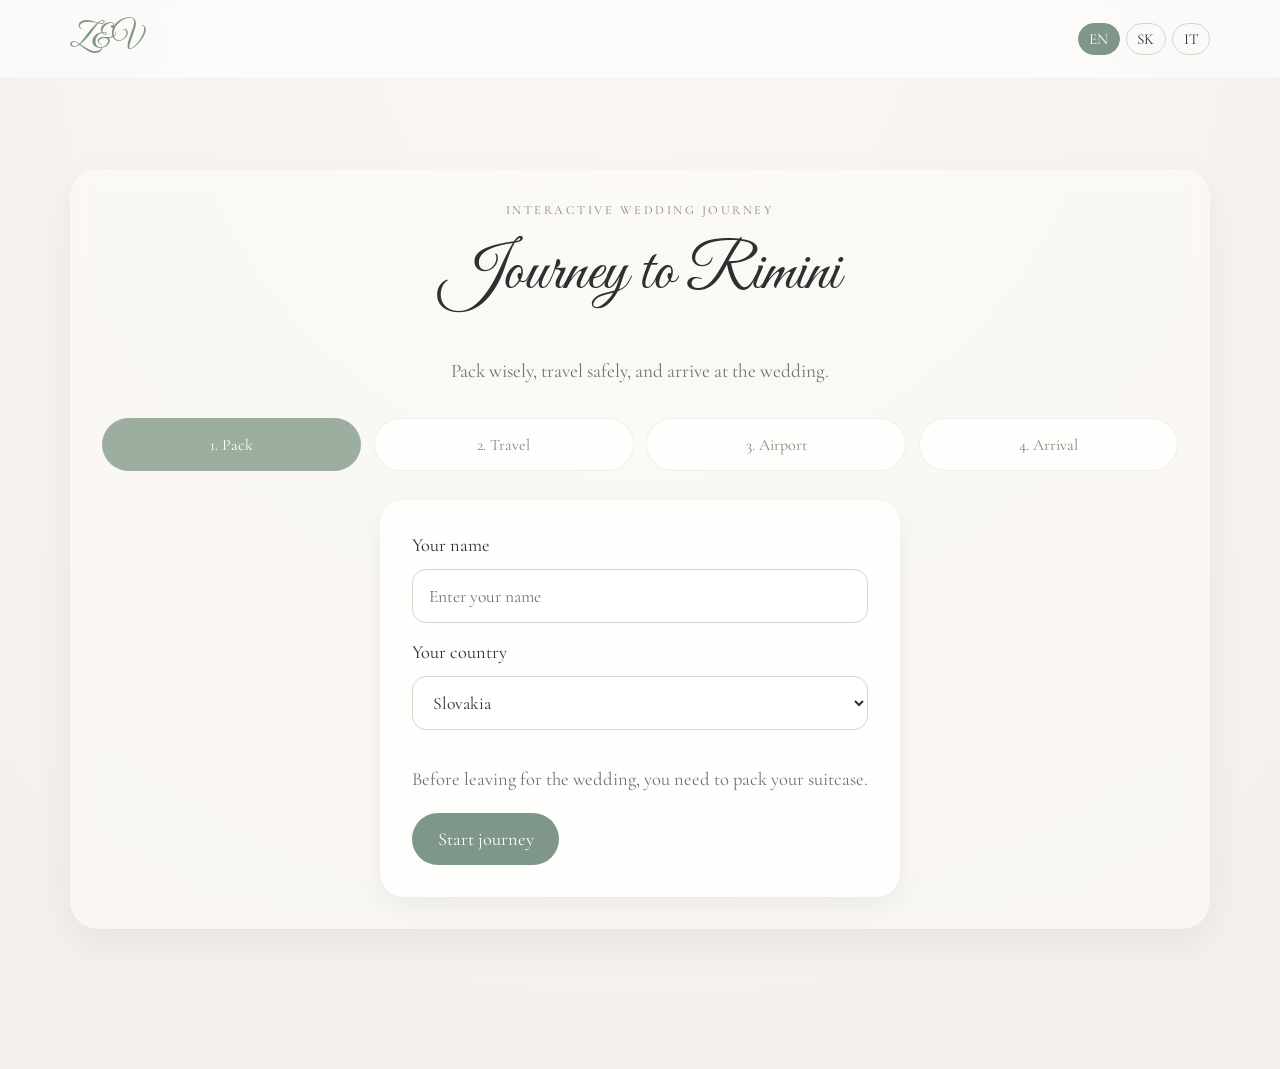
==== commit 6d19de56: "Update game scanner, mobile styles, footer contact" ====
--- a/game.html
+++ b/game.html
@@ -143,11 +143,17 @@
                     </div>
 
                     <div class="mobile-road-controls">
-                        <button id="roadUpBtn" type="button" aria-label="Up">↑</button>
-                        <button id="roadDownBtn" type="button" aria-label="Down">↓</button>
-                    </div>
-
-                    <p class="road-swipe-hint">Ťahaj prstom hore / dole na plátne alebo použi tlačidlá</p>
+                        <button id="roadUpBtn" type="button" aria-label="Up">
+                            <span class="road-btn-arrow">↑</span>
+                            <span class="road-btn-label">Hore</span>
+                        </button>
+                        <button id="roadDownBtn" type="button" aria-label="Down">
+                            <span class="road-btn-arrow">↓</span>
+                            <span class="road-btn-label">Dole</span>
+                        </button>
+                    </div>
+
+                    <p class="road-swipe-hint">Použi tlačidlá alebo ťahaj prstom po plátne</p>
 
                     <p class="game-text center" data-i18n="game.roadHelp">
                         Use ↑ and ↓ to change lanes and avoid delays on the way to the airport.
@@ -182,6 +188,7 @@
                 <!-- Final -->
                 <div class="game-panel hidden" id="finalScreen">
                     <div class="final-scene">
+                        <img src="images/couple.png" alt="" class="final-scene-img" id="finalSceneImg" />
                         <div class="final-overlay">
                             <p class="game-kicker">Rimini</p>
                             <h2 class="final-title" data-i18n="game.finalTitle">You made it</h2>
--- a/style.css
+++ b/style.css
@@ -54,9 +54,10 @@
 
 @media (max-width: 768px) {
   .names {
-    font-size: clamp(3rem, 9vw, 4.4rem);
-    white-space: nowrap;
-    letter-spacing: 0;
+    font-size: clamp(3.6rem, 13vw, 5.5rem);
+    white-space: normal;
+    letter-spacing: -0.01em;
+    line-height: 1.08;
   }
 }
 
@@ -243,10 +244,10 @@
   width: 100%;
   max-width: 1180px;
   min-height: 100vh;
-  display: grid;
-  grid-template-rows: auto 1fr auto;
+  display: flex;
+  flex-direction: column;
   align-items: center;
-  justify-items: center;
+  justify-content: center;
   text-align: center;
   padding: 26px 0 12px;
 }
@@ -256,8 +257,7 @@
   flex-direction: column;
   align-items: center;
   gap: 8px;
-  margin-top: 56px;
-  margin-bottom: 8px;
+  margin-bottom: 12px;
   transition:
     opacity 1.2s ease,
     transform 1.4s ease,
@@ -371,6 +371,7 @@
   margin: 6px auto 0;
   user-select: none;
   -webkit-user-select: none;
+  transition: width 0s, height 0s;
 }
 
 .env-img {
@@ -443,6 +444,15 @@
   animation: none;
 }
 
+/* Keep intro-top and intro-bottom invisible but keep their space */
+.opening .intro-top {
+  visibility: hidden;
+}
+
+.opening .intro-bottom {
+  visibility: hidden;
+}
+
 .opening .env-closed {
   opacity: 0;
   transform: scale(1) translateY(0) rotate(0deg);
@@ -463,15 +473,17 @@
 }
 
 .opening .intro-top {
-  opacity: 0.14;
-  transform: translateY(-20px);
+  opacity: 0;
   filter: blur(2px);
 }
 
-.opening .intro-bottom,
+.opening .intro-bottom {
+  opacity: 0;
+  filter: blur(3px);
+}
+
 .opening .intro-lang-switch {
   opacity: 0;
-  transform: translateY(18px);
   filter: blur(3px);
 }
 
@@ -867,6 +879,21 @@
   font-size: 1.1rem;
 }
 
+.footer-contact {
+  margin-top: 0.4rem;
+  font-size: 1rem;
+  color: var(--muted);
+}
+
+.footer-contact a {
+  color: var(--accent);
+  text-decoration: none;
+}
+
+.footer-contact a:hover {
+  text-decoration: underline;
+}
+
 /* =========================
    TRAVEL
 ========================= */
@@ -905,7 +932,9 @@
   display: flex;
   justify-content: center;
   gap: 48px;
-  flex-wrap: wrap;
+  flex-wrap: nowrap;
+  overflow-x: auto;
+  padding-bottom: 8px;
 }
 
 .day-card {
@@ -1019,20 +1048,20 @@
 }
 
 .mobile-road-controls {
-  display: none;
+  display: flex;
   justify-content: center;
-  gap: 20px;
-  margin-top: 18px;
+  gap: 24px;
+  margin-top: 20px;
+  margin-bottom: 4px;
 }
 
 .mobile-road-controls button {
-  width: 80px;
-  height: 80px;
+  width: 90px;
+  height: 90px;
   border: none;
-  border-radius: 50%;
+  border-radius: 20px;
   background: var(--accent);
   color: #fff;
-  font-size: 2.2rem;
   font-family: inherit;
   cursor: pointer;
   box-shadow: 0 10px 28px rgba(127, 151, 136, 0.3);
@@ -1040,11 +1069,41 @@
   touch-action: manipulation;
   user-select: none;
   transition: transform 0.1s ease, box-shadow 0.1s ease;
+  display: flex;
+  flex-direction: column;
+  align-items: center;
+  justify-content: center;
+  gap: 2px;
+}
+
+.road-btn-arrow {
+  font-size: 2rem;
+  line-height: 1;
+}
+
+.road-btn-label {
+  font-size: 0.78rem;
+  letter-spacing: 0.06em;
+  text-transform: uppercase;
+  opacity: 0.88;
 }
 
 .mobile-road-controls button:active {
   transform: scale(0.93);
   box-shadow: 0 4px 12px rgba(127, 151, 136, 0.25);
+}
+
+@media (max-width: 900px) {
+  .mobile-road-controls button {
+    width: 110px;
+    height: 110px;
+  }
+  .road-btn-arrow {
+    font-size: 2.4rem;
+  }
+  .road-btn-label {
+    font-size: 0.85rem;
+  }
 }
 
 .road-swipe-hint {
@@ -1135,6 +1194,13 @@
   box-shadow: var(--shadow);
 }
 
+.game-intro-card {
+  max-width: 520px;
+  margin: 0 auto;
+  padding: 2rem;
+  text-align: left;
+}
+
 .game-card {
   padding: 2rem;
   max-width: 980px;
@@ -1500,11 +1566,11 @@
   position: absolute;
   left: 40px;
   font-size: 4rem;
-  transition: transform 1.8s ease;
+  transition: left 1.8s ease;
 }
 
 .scanner-suitcase.move {
-  transform: translateX(360px);
+  left: calc(100% - 100px - 65px - 32px);
 }
 
 .scanner-gate {
@@ -1546,26 +1612,41 @@
 }
 
 .final-scene {
-  min-height: 560px;
+  min-height: 400px;
   border-radius: 28px;
   overflow: hidden;
   background-size: cover;
   background-position: center;
+  background-color: #7f9788;
   box-shadow: var(--shadow);
   display: flex;
   align-items: stretch;
+  position: relative;
+}
+
+.final-scene-img {
+  position: absolute;
+  inset: 0;
+  width: 100%;
+  height: 100%;
+  object-fit: cover;
+  object-position: center;
+  display: block;
 }
 
 .final-overlay {
+  position: relative;
+  z-index: 1;
   width: 100%;
-  min-height: 560px;
+  min-height: 400px;
   padding: 3rem 2rem;
   display: flex;
   flex-direction: column;
-  justify-content: flex-end;
+  justify-content: center;
   align-items: center;
   text-align: center;
   color: #fff;
+  background: linear-gradient(180deg, rgba(47,47,47,0.55) 0%, rgba(47,47,47,0.75) 100%);
 }
 
 .final-title {
@@ -1679,10 +1760,6 @@
 }
 
 @media (max-width: 900px) {
-  .mobile-road-controls {
-    display: flex;
-  }
-
   .road-swipe-hint {
     display: block;
   }
@@ -1748,7 +1825,7 @@
   }
 
   .intro-title {
-    font-size: clamp(2.8rem, 8.6vw, 4.6rem);
+    font-size: clamp(3.4rem, 10vw, 5.2rem);
     margin-top: 8px;
   }
 
@@ -1799,8 +1876,9 @@
     grid-template-columns: repeat(4, minmax(0, 1fr));
   }
 
+  /* gate is right:20px width:90px → center suitcase inside gate */
   .scanner-suitcase.move {
-    transform: translateX(220px);
+    left: calc(100% - 20px - 45px);
   }
 }
 
@@ -1816,15 +1894,23 @@
   }
 
   .weather-grid {
-    gap: 22px;
+    gap: 16px;
   }
 
   .day-number {
-    font-size: 26px;
+    font-size: 22px;
   }
 
   .weather-temp {
-    font-size: 18px;
+    font-size: 16px;
+  }
+
+  .weather-text {
+    font-size: 12px;
+  }
+
+  .day-card {
+    min-width: 64px;
   }
 
   .intro-wrap {
@@ -1844,7 +1930,8 @@
 
   .envelope-stage {
     width: 94vw;
-    height: 42vh;
+    height: 52vh;
+    min-height: 280px;
   }
 }
 
@@ -1888,3 +1975,176 @@
     font-size: 0.62rem;
   }
 }
+
+/* =========================
+   MOBILE IMPROVEMENTS
+========================= */
+
+@media (max-width: 768px) {
+  .section {
+    padding: 56px 0;
+  }
+
+  .hero {
+    padding-top: 40px;
+    padding-bottom: 40px;
+  }
+
+  .hero-card {
+    padding: 2.5rem 1.25rem;
+  }
+
+  .section-title {
+    font-size: clamp(2.4rem, 8vw, 3.2rem);
+    margin-bottom: 1.4rem;
+  }
+
+  .info-card {
+    padding: 1.3rem;
+  }
+
+  .info-card h3 {
+    font-size: 1.5rem;
+  }
+
+  .info-card p,
+  .info-card li {
+    font-size: 1.1rem;
+  }
+
+  .faq-item summary {
+    font-size: 1.1rem;
+  }
+
+  .rsvp-card {
+    padding: 2rem 1.25rem;
+  }
+
+  .rsvp-title {
+    font-size: clamp(1.9rem, 6vw, 2.8rem);
+    white-space: normal;
+  }
+
+  .hero-game-cta {
+    padding: 0 1rem;
+  }
+
+  .hero-game-cta .play-btn {
+    width: 100%;
+    max-width: 360px;
+    font-size: 1.1rem;
+  }
+
+  /* Game mobile */
+  .game-shell {
+    padding: 1rem;
+    border-radius: 20px;
+  }
+
+  .game-head {
+    margin-bottom: 1.2rem;
+  }
+
+  .game-main-title {
+    font-size: clamp(2.4rem, 8vw, 3.5rem);
+  }
+
+  .game-subtitle {
+    font-size: 1.05rem;
+  }
+
+  .game-intro-card {
+    padding: 1.4rem 1rem;
+  }
+
+  .road-end-card {
+    padding: 28px 24px;
+    margin: 0 16px;
+  }
+
+  .road-end-card h2 {
+    font-size: 28px;
+  }
+
+  .road-end-card p {
+    font-size: 17px;
+  }
+
+  /* Nav */
+  .nav-wrap {
+    min-height: 64px;
+  }
+}
+
+@media (max-width: 480px) {
+  .section {
+    padding: 44px 0;
+  }
+
+  .date-row {
+    font-size: clamp(1.9rem, 7vw, 2.6rem);
+    gap: 0.8rem;
+  }
+
+  .mobile-road-controls button {
+    width: 120px;
+    height: 120px;
+  }
+
+  .road-btn-arrow {
+    font-size: 2.8rem;
+  }
+
+  .road-btn-label {
+    font-size: 0.9rem;
+  }
+
+  .game-progress-wrap {
+    grid-template-columns: 1fr 1fr;
+    gap: 0.5rem;
+  }
+
+  .game-step {
+    font-size: 0.85rem;
+    padding: 0.6rem 0.5rem;
+  }
+}
+
+/* Secondary button on dark final screen */
+.final-overlay .secondary-btn {
+  color: #fff;
+  border-color: rgba(255,255,255,0.6);
+  background: rgba(255,255,255,0.15);
+}
+
+.final-overlay .secondary-btn:hover {
+  background: rgba(255,255,255,0.25);
+}
+
+/* Security scanner - fix layout for mobile */
+@media (max-width: 600px) {
+  .scanner-belt {
+    min-height: 140px;
+  }
+
+  .scanner-suitcase {
+    font-size: 2.8rem;
+    left: 20px;
+  }
+
+  .scanner-gate {
+    right: 20px;
+    width: 90px;
+    height: 90px;
+  }
+
+  .scanner-light {
+    width: 26px;
+    height: 26px;
+  }
+}
+
+/* Fix road swipe hint always visible */
+.road-swipe-hint {
+  display: block;
+}
